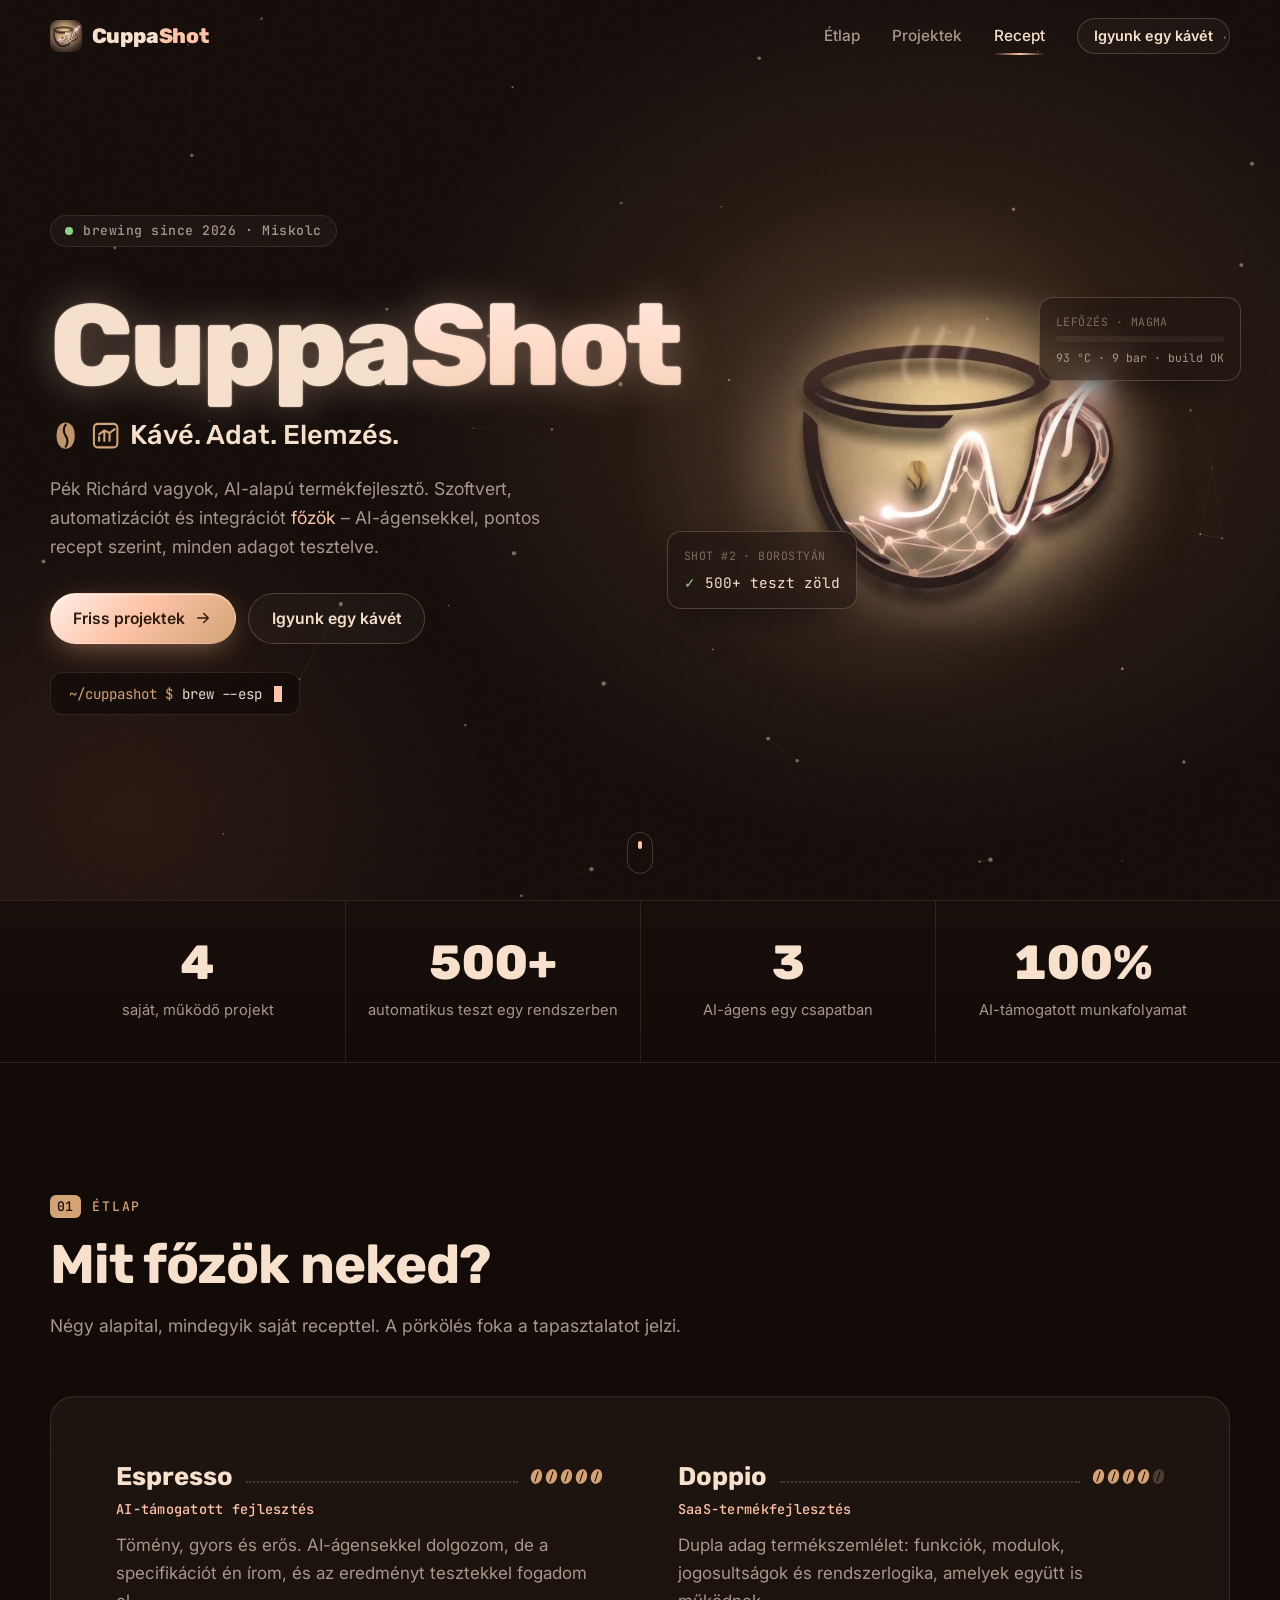
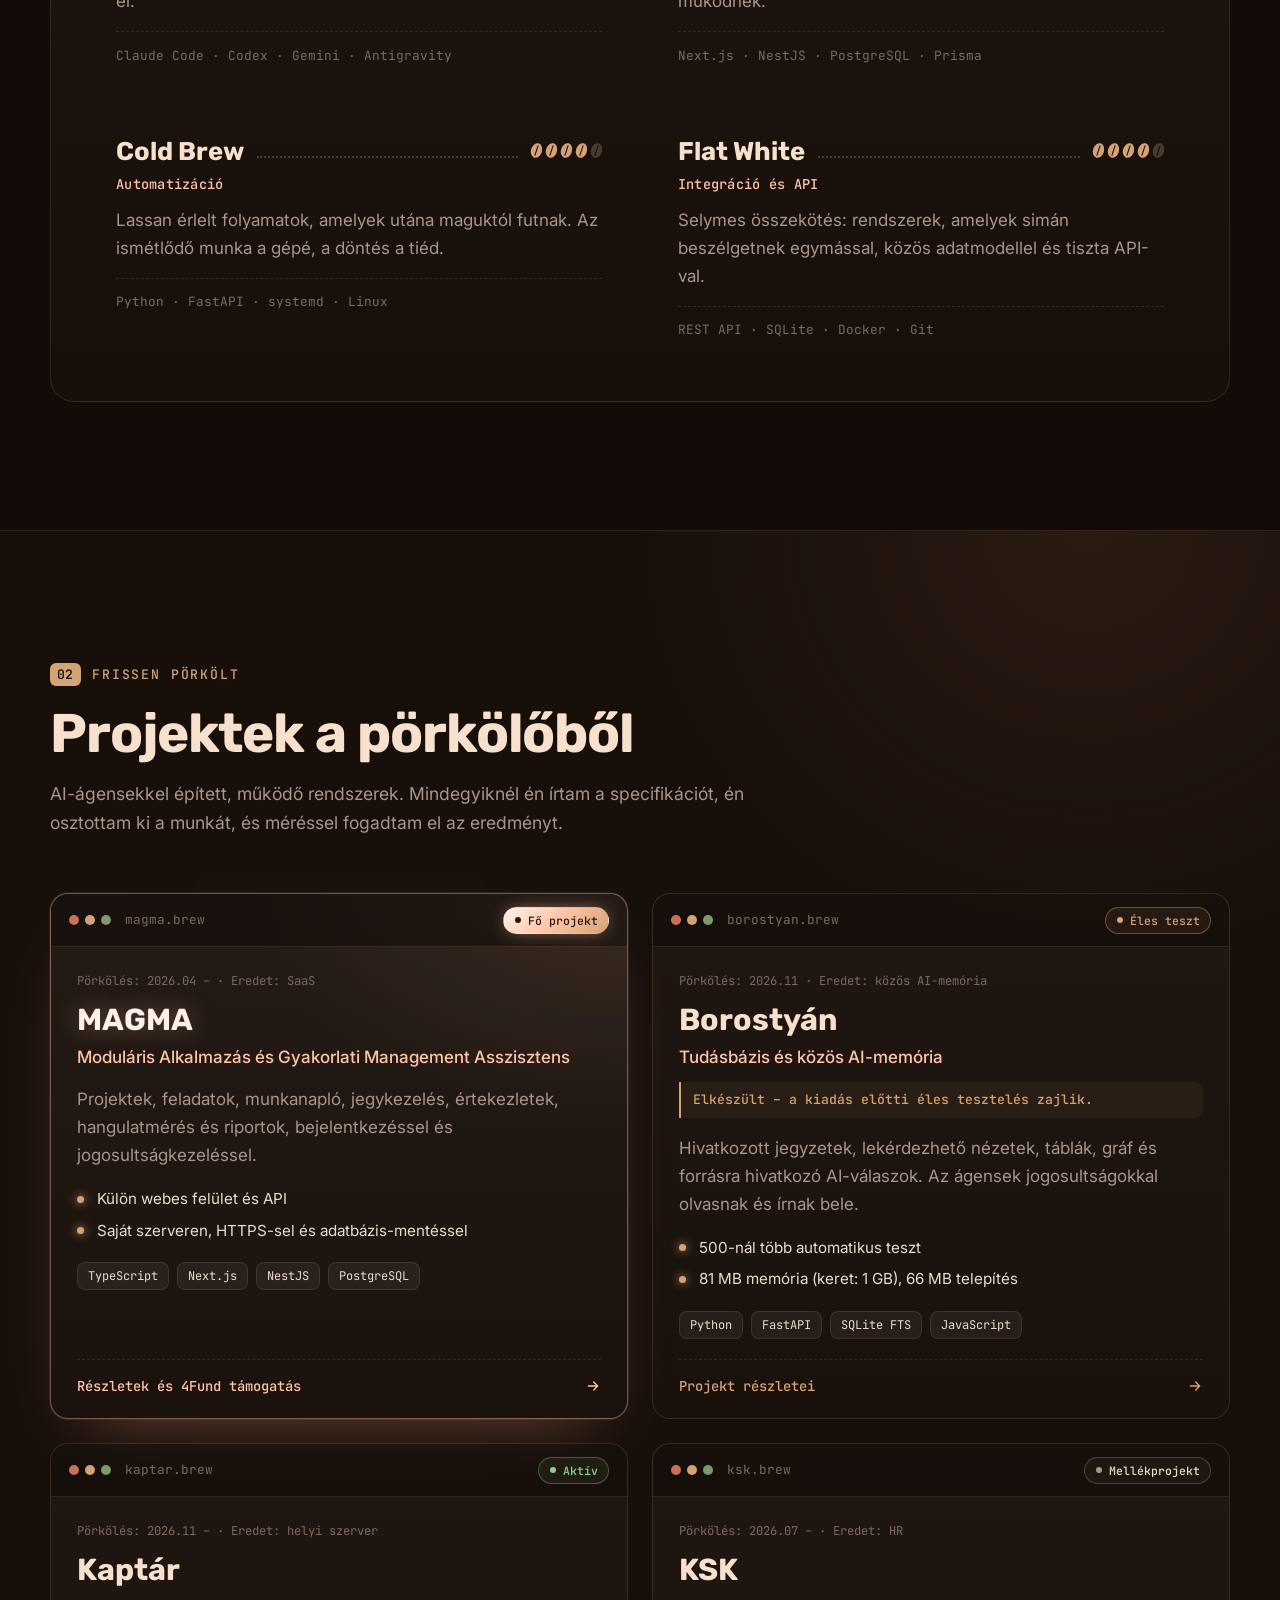
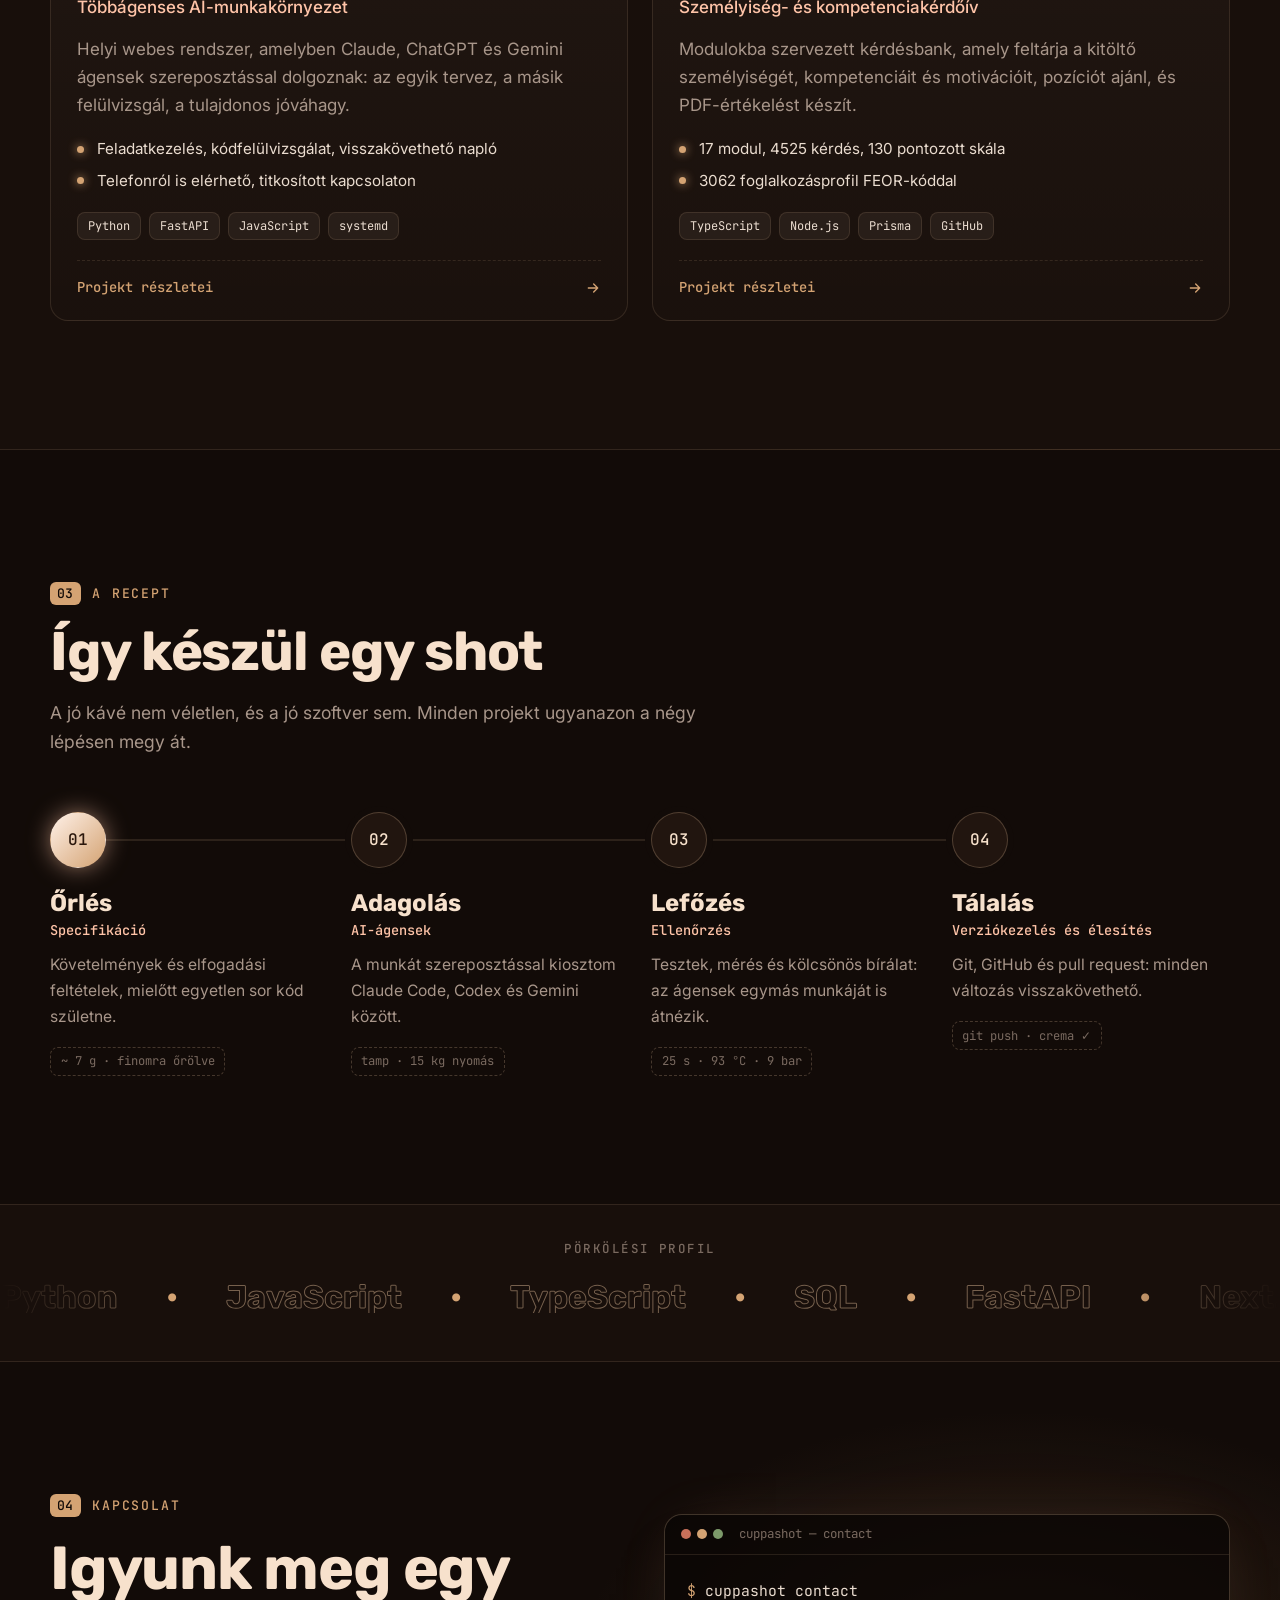
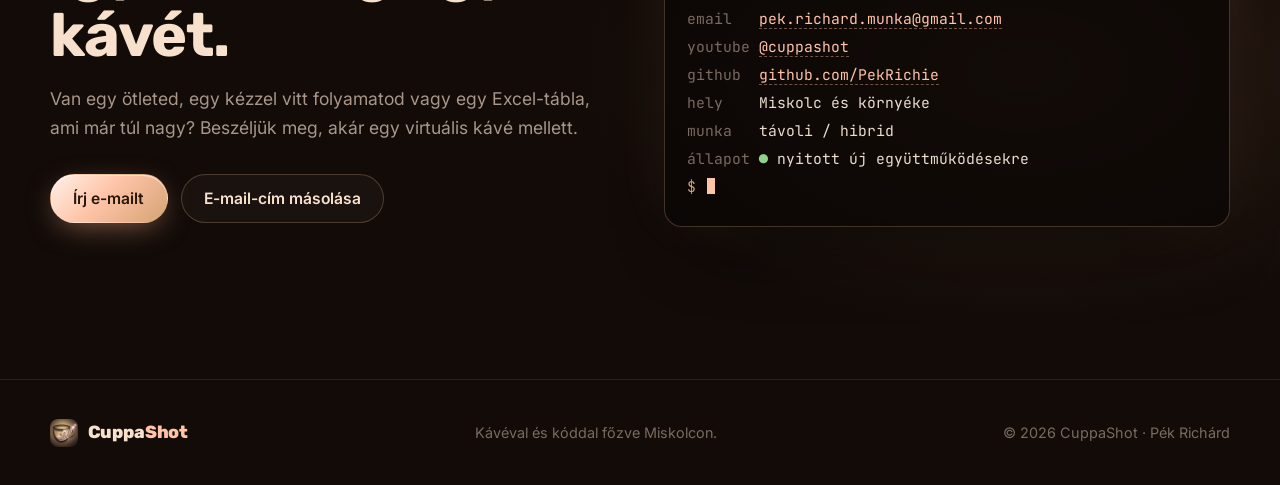
==== index.html @ 312110d8 "feat: initial public release of cuppashot.hu portfolio website" ====
<!DOCTYPE html>
<html lang="hu">
<head>
  <meta charset="utf-8">
  <meta name="viewport" content="width=device-width, initial-scale=1">
  <title>CuppaShot – AI &amp; SaaS fejlesztés | Pék Richárd</title>
  <meta name="description" content="CuppaShot – Pék Richárd portfóliója. AI-alapú szoftver- és SaaS-termékfejlesztés, üzleti automatizáció és API-integráció. Projektek: MAGMA, Borostyán, Kaptár, KSK.">
  <meta name="author" content="Pék Richárd">
  <meta name="robots" content="index, follow, max-image-preview:large, max-snippet:-1">
  <meta name="theme-color" content="#120b08">
  <link rel="canonical" href="https://cuppashot.hu/">

  <meta property="og:type" content="website">
  <meta property="og:site_name" content="CuppaShot">
  <meta property="og:title" content="CuppaShot – Kávé. Adat. Elemzés. | Pék Richárd">
  <meta property="og:description" content="AI-alapú szoftver- és SaaS-termékfejlesztés, automatizáció és API-integráció. Saját projektek: MAGMA, Borostyán, Kaptár, KSK.">
  <meta property="og:image" content="https://cuppashot.hu/assets/img/og-image.jpg">
  <meta property="og:image:width" content="1024">
  <meta property="og:image:height" content="571">
  <meta property="og:image:alt" content="CuppaShot – Kávé. Adat. Elemzés.">
  <meta property="og:url" content="https://cuppashot.hu/">
  <meta property="og:locale" content="hu_HU">

  <meta name="twitter:card" content="summary_large_image">
  <meta name="twitter:title" content="CuppaShot – Kávé. Adat. Elemzés. | Pék Richárd">
  <meta name="twitter:description" content="AI-alapú szoftver- és SaaS-termékfejlesztés, automatizáció és integráció – Pék Richárd portfóliója.">
  <meta name="twitter:image" content="https://cuppashot.hu/assets/img/og-image.jpg">
  <meta name="twitter:image:alt" content="CuppaShot – Kávé. Adat. Elemzés.">

  <link rel="icon" href="/favicon.ico" sizes="any">
  <link rel="icon" type="image/png" sizes="48x48" href="/assets/img/favicon-48.png">
  <link rel="icon" type="image/png" sizes="96x96" href="/assets/img/favicon-96.png">
  <link rel="icon" type="image/png" sizes="192x192" href="/assets/img/favicon-192.png">
  <link rel="icon" type="image/png" sizes="32x32" href="/assets/img/favicon-32.png">
  <link rel="apple-touch-icon" href="/assets/img/apple-touch-icon.png">
  <link rel="manifest" href="/site.webmanifest">

  <script type="application/ld+json">
  {
    "@context": "https://schema.org",
    "@graph": [
      {
        "@type": "WebSite",
        "@id": "https://cuppashot.hu/#website",
        "url": "https://cuppashot.hu/",
        "name": "CuppaShot",
        "alternateName": "CuppaShot.hu",
        "description": "A CuppaShot Pék Richárd miskolci AI-alapú szoftver- és SaaS-termékfejlesztői márkája és portfóliója (MAGMA, Borostyán, Kaptár, KSK).",
        "publisher": {
          "@id": "https://cuppashot.hu/#organization"
        },
        "inLanguage": "hu"
      },
      {
        "@type": "Organization",
        "@id": "https://cuppashot.hu/#organization",
        "name": "CuppaShot",
        "alternateName": "CuppaShot.hu",
        "url": "https://cuppashot.hu/",
        "logo": "https://cuppashot.hu/assets/img/og-image.jpg",
        "description": "A CuppaShot egy magyar, miskolci AI-alapú szoftver- és SaaS-termékfejlesztői márka, amelyet Pék Richárd alapított. Fő termékei a MAGMA, a Borostyán, a Kaptár és a KSK.",
        "founder": {
          "@id": "https://cuppashot.hu/#person"
        },
        "sameAs": [
          "https://www.youtube.com/@cuppashot",
          "https://github.com/PekRichie",
          "https://magma-platform.hu",
          "https://4fund.com/hu/psvxeg"
        ]
      },
      {
        "@type": "Person",
        "@id": "https://cuppashot.hu/#person",
        "name": "Pék Richárd",
        "jobTitle": "AI-alapú termékfejlesztő",
        "url": "https://cuppashot.hu/",
        "email": "mailto:pek.richard.munka@gmail.com",
        "worksFor": {
          "@id": "https://cuppashot.hu/#organization"
        },
        "sameAs": [
          "https://www.youtube.com/@cuppashot",
          "https://github.com/PekRichie",
          "https://4fund.com/hu/psvxeg"
        ],
        "address": {
          "@type": "PostalAddress",
          "addressLocality": "Miskolc",
          "addressCountry": "HU"
        },
        "knowsAbout": [
          "AI-alapú termékfejlesztés",
          "SaaS-fejlesztés",
          "Üzleti automatizáció",
          "API-integráció",
          "Python",
          "TypeScript",
          "FastAPI",
          "Next.js",
          "NestJS"
        ]
      },
      {
        "@type": "ItemList",
        "name": "CuppaShot projektek",
        "itemListElement": [
          {
            "@type": "ListItem",
            "position": 1,
            "name": "MAGMA – Moduláris Alkalmazás és Gyakorlati Management Asszisztens",
            "url": "https://cuppashot.hu/projektek/magma"
          },
          {
            "@type": "ListItem",
            "position": 2,
            "name": "Borostyán – Tudásbázis és közös AI-memória",
            "url": "https://cuppashot.hu/projektek/borostyan"
          },
          {
            "@type": "ListItem",
            "position": 3,
            "name": "Kaptár – Többágenses AI-munkakörnyezet",
            "url": "https://cuppashot.hu/projektek/kaptar"
          },
          {
            "@type": "ListItem",
            "position": 4,
            "name": "KSK – Komplex Személyiség- és Kompetenciakérdőív",
            "url": "https://cuppashot.hu/projektek/ksk"
          }
        ]
      }
    ]
  }
  </script>

  <link rel="preconnect" href="https://fonts.googleapis.com">
  <link rel="preconnect" href="https://fonts.gstatic.com" crossorigin>
  <link href="https://fonts.googleapis.com/css2?family=Inter:wght@400;500;600&family=JetBrains+Mono:wght@400;500&family=Rubik:wght@500;700;800&display=swap" rel="stylesheet">
  <link rel="stylesheet" href="assets/css/style.css">
</head>
<body>
  <a class="skip-link" href="#tartalom">Ugrás a tartalomra</a>

  <!-- ============ NAV ============ -->
  <header class="nav" id="nav">
    <div class="container nav__inner">
      <a href="#top" class="brand" aria-label="CuppaShot – vissza az elejére">
        <img src="assets/img/favicon-64.png" alt="" width="32" height="32" class="brand__icon">
        <span class="brand__name">Cuppa<span>Shot</span></span>
      </a>
      <nav class="nav__links" id="navLinks" aria-label="Fő navigáció">
        <a href="#etlap">Étlap</a>
        <a href="#projektek">Projektek</a>
        <a href="#recept">Recept</a>
        <a href="#kapcsolat" class="btn btn--small btn--ghost">Igyunk egy kávét</a>
      </nav>
      <button class="nav__toggle" id="navToggle" aria-label="Menü megnyitása" aria-expanded="false" aria-controls="navLinks">
        <span></span><span></span><span></span>
      </button>
    </div>
  </header>

  <main id="tartalom">
    <!-- ============ HERO ============ -->
    <section class="hero" id="top">
      <canvas class="hero__network" id="network" aria-hidden="true"></canvas>
      <div class="hero__glow" aria-hidden="true"></div>

      <div class="container hero__grid">
        <div class="hero__copy">
          <p class="kicker reveal"><span class="dot dot--live"></span> brewing since 2026 · Miskolc</p>
          <h1 class="hero__title reveal">Cuppa<span>Shot</span></h1>
          <p class="hero__tagline reveal">
            <svg class="ico" viewBox="0 0 24 24" aria-hidden="true"><path d="M12 2c4.4 0 7 4.5 7 10s-2.6 10-7 10-7-4.5-7-10S7.6 2 12 2Z" fill="currentColor" opacity=".9"/><path d="M12 3.5c-2 3-2 5.5 0 8.5s2 5.5 0 8.5" stroke="#120b08" stroke-width="1.6" fill="none" stroke-linecap="round"/></svg>
            <svg class="ico" viewBox="0 0 24 24" aria-hidden="true"><rect x="3" y="3" width="18" height="18" rx="3" fill="none" stroke="currentColor" stroke-width="1.6"/><path d="M7 16v-3M11 16V9M15 16v-5M19 7l-4 3-4-2-4 3" stroke="currentColor" stroke-width="1.6" fill="none" stroke-linecap="round" stroke-linejoin="round"/></svg>
            Kávé. Adat. Elemzés.
          </p>
          <p class="hero__lead reveal">
            Pék Richárd vagyok, AI-alapú termékfejlesztő. Szoftvert, automatizációt és
            integrációt <em>főzök</em> – AI-ágensekkel, pontos recept szerint, minden adagot
            tesztelve.
          </p>
          <div class="hero__cta reveal">
            <a href="#projektek" class="btn btn--primary">Friss projektek
              <svg viewBox="0 0 24 24" aria-hidden="true"><path d="M5 12h14M13 6l6 6-6 6" fill="none" stroke="currentColor" stroke-width="2" stroke-linecap="round" stroke-linejoin="round"/></svg>
            </a>
            <a href="#kapcsolat" class="btn btn--ghost">Igyunk egy kávét</a>
          </div>
          <div class="terminal-pill reveal" aria-label="Terminál animáció">
            <span class="terminal-pill__prompt">~/cuppashot $</span>
            <span class="terminal-pill__text" id="typed">brew --espresso spec.md</span><span class="caret"></span>
          </div>
        </div>

        <div class="hero__visual reveal">
          <svg class="steam" viewBox="0 0 200 160" aria-hidden="true">
            <path class="steam__path s1" d="M70 150 C 50 120, 95 100, 75 70 S 90 20, 80 0"/>
            <path class="steam__path s2" d="M100 150 C 80 115, 125 95, 103 62 S 118 22, 108 0"/>
            <path class="steam__path s3" d="M130 150 C 112 122, 152 100, 132 72 S 146 26, 138 0"/>
          </svg>
          <picture>
            <source srcset="assets/img/cup-hero.webp" type="image/webp">
            <img src="assets/img/cup-hero.png" alt="CuppaShot logó: kávéscsésze, benne izzó adathálózat" class="hero__cup" width="494" height="400" fetchpriority="high">
          </picture>

          <div class="float-card float-card--a">
            <span class="float-card__label">shot #2 · Borostyán</span>
            <span class="float-card__value"><span class="ok">✓</span> 500+ teszt zöld</span>
          </div>
          <div class="float-card float-card--b">
            <span class="float-card__label">lefőzés · MAGMA</span>
            <span class="bar"><span class="bar__fill"></span></span>
            <span class="float-card__meta">93 °C · 9 bar · build OK</span>
          </div>
        </div>
      </div>

      <a href="#stats" class="scroll-hint" aria-label="Görgess lejjebb">
        <span></span>
      </a>
    </section>

    <!-- ============ STATS ============ -->
    <section class="stats" id="stats" aria-label="Számokban">
      <div class="container stats__grid">
        <div class="stat reveal">
          <span class="stat__num" data-count="4">0</span>
          <span class="stat__label">saját, működő projekt</span>
        </div>
        <div class="stat reveal">
          <span class="stat__num" data-count="500" data-suffix="+">0</span>
          <span class="stat__label">automatikus teszt egy rendszerben</span>
        </div>
        <div class="stat reveal">
          <span class="stat__num" data-count="3">0</span>
          <span class="stat__label">AI-ágens egy csapatban</span>
        </div>
        <div class="stat reveal">
          <span class="stat__num" data-count="100" data-suffix="%">0</span>
          <span class="stat__label">AI-támogatott munkafolyamat</span>
        </div>
      </div>
    </section>

    <!-- ============ ÉTLAP ============ -->
    <section class="section" id="etlap">
      <div class="container">
        <header class="section__head reveal">
          <p class="section__label"><span>01</span> Étlap</p>
          <h2>Mit főzök neked?</h2>
          <p class="section__sub">Négy alapital, mindegyik saját recepttel. A pörkölés foka a tapasztalatot jelzi.</p>
        </header>

        <div class="menu">
          <article class="menu__item reveal">
            <div class="menu__top">
              <h3>Espresso</h3>
              <span class="menu__leader" aria-hidden="true"></span>
              <span class="beans" aria-label="Erősség: 5 / 5"><i></i><i></i><i></i><i></i><i></i></span>
            </div>
            <p class="menu__what">AI-támogatott fejlesztés</p>
            <p class="menu__desc">Tömény, gyors és erős. AI-ágensekkel dolgozom, de a specifikációt én írom, és az eredményt tesztekkel fogadom el.</p>
            <p class="menu__stack">Claude Code · Codex · Gemini · Antigravity</p>
          </article>

          <article class="menu__item reveal">
            <div class="menu__top">
              <h3>Doppio</h3>
              <span class="menu__leader" aria-hidden="true"></span>
              <span class="beans" aria-label="Erősség: 4 / 5"><i></i><i></i><i></i><i></i><i class="off"></i></span>
            </div>
            <p class="menu__what">SaaS-termékfejlesztés</p>
            <p class="menu__desc">Dupla adag termékszemlélet: funkciók, modulok, jogosultságok és rendszerlogika, amelyek együtt is működnek.</p>
            <p class="menu__stack">Next.js · NestJS · PostgreSQL · Prisma</p>
          </article>

          <article class="menu__item reveal">
            <div class="menu__top">
              <h3>Cold Brew</h3>
              <span class="menu__leader" aria-hidden="true"></span>
              <span class="beans" aria-label="Erősség: 4 / 5"><i></i><i></i><i></i><i></i><i class="off"></i></span>
            </div>
            <p class="menu__what">Automatizáció</p>
            <p class="menu__desc">Lassan érlelt folyamatok, amelyek utána maguktól futnak. Az ismétlődő munka a gépé, a döntés a tiéd.</p>
            <p class="menu__stack">Python · FastAPI · systemd · Linux</p>
          </article>

          <article class="menu__item reveal">
            <div class="menu__top">
              <h3>Flat White</h3>
              <span class="menu__leader" aria-hidden="true"></span>
              <span class="beans" aria-label="Erősség: 4 / 5"><i></i><i></i><i></i><i></i><i class="off"></i></span>
            </div>
            <p class="menu__what">Integráció és API</p>
            <p class="menu__desc">Selymes összekötés: rendszerek, amelyek simán beszélgetnek egymással, közös adatmodellel és tiszta API-val.</p>
            <p class="menu__stack">REST API · SQLite · Docker · Git</p>
          </article>
        </div>
      </div>
    </section>

    <!-- ============ PROJEKTEK ============ -->
    <section class="section section--alt" id="projektek">
      <div class="container">
        <header class="section__head reveal">
          <p class="section__label"><span>02</span> Frissen pörkölt</p>
          <h2>Projektek a pörkölőből</h2>
          <p class="section__sub">AI-ágensekkel épített, működő rendszerek. Mindegyiknél én írtam a specifikációt, én osztottam ki a munkát, és méréssel fogadtam el az eredményt.</p>
        </header>

        <div class="projects">
          <a class="project project--featured project--link reveal" href="/projektek/magma">
            <div class="project__bar">
              <span class="dots" aria-hidden="true"><i></i><i></i><i></i></span>
              <span class="project__file">magma.brew</span>
              <span class="chip chip--main"><span class="dot dot--live"></span> Fő projekt</span>
            </div>
            <div class="project__body">
              <p class="project__origin">Pörkölés: 2026.04 – · Eredet: SaaS</p>
              <h3>MAGMA</h3>
              <p class="project__sub">Moduláris Alkalmazás és Gyakorlati Management Asszisztens</p>
              <p>Projektek, feladatok, munkanapló, jegykezelés, értekezletek, hangulatmérés és riportok, bejelentkezéssel és jogosultságkezeléssel.</p>
              <ul class="project__notes">
                <li>Külön webes felület és API</li>
                <li>Saját szerveren, HTTPS-sel és adatbázis-mentéssel</li>
              </ul>
              <p class="tags"><span>TypeScript</span><span>Next.js</span><span>NestJS</span><span>PostgreSQL</span></p>
              <span class="project__more"><span>Részletek és 4Fund támogatás</span><svg viewBox="0 0 24 24" aria-hidden="true"><path d="M5 12h14M13 6l6 6-6 6" fill="none" stroke="currentColor" stroke-width="2" stroke-linecap="round" stroke-linejoin="round"/></svg></span>
            </div>
          </a>

          <a class="project project--link reveal" href="/projektek/borostyan">
            <div class="project__bar">
              <span class="dots" aria-hidden="true"><i></i><i></i><i></i></span>
              <span class="project__file">borostyan.brew</span>
              <span class="chip chip--tasting"><span class="dot dot--tasting"></span> Éles teszt</span>
            </div>
            <div class="project__body">
              <p class="project__origin">Pörkölés: 2026.11 · Eredet: közös AI-memória</p>
              <h3>Borostyán</h3>
              <p class="project__sub">Tudásbázis és közös AI-memória</p>
              <p class="project__status">Elkészült – a kiadás előtti éles tesztelés zajlik.</p>
              <p>Hivatkozott jegyzetek, lekérdezhető nézetek, táblák, gráf és forrásra hivatkozó AI-válaszok. Az ágensek jogosultságokkal olvasnak és írnak bele.</p>
              <ul class="project__notes">
                <li>500-nál több automatikus teszt</li>
                <li>81 MB memória (keret: 1 GB), 66 MB telepítés</li>
              </ul>
              <p class="tags"><span>Python</span><span>FastAPI</span><span>SQLite FTS</span><span>JavaScript</span></p>
              <span class="project__more"><span>Projekt részletei</span><svg viewBox="0 0 24 24" aria-hidden="true"><path d="M5 12h14M13 6l6 6-6 6" fill="none" stroke="currentColor" stroke-width="2" stroke-linecap="round" stroke-linejoin="round"/></svg></span>
            </div>
          </a>

          <a class="project project--link reveal" href="/projektek/kaptar">
            <div class="project__bar">
              <span class="dots" aria-hidden="true"><i></i><i></i><i></i></span>
              <span class="project__file">kaptar.brew</span>
              <span class="chip chip--live"><span class="dot dot--live"></span> Aktív</span>
            </div>
            <div class="project__body">
              <p class="project__origin">Pörkölés: 2026.11 – · Eredet: helyi szerver</p>
              <h3>Kaptár</h3>
              <p class="project__sub">Többágenses AI-munkakörnyezet</p>
              <p>Helyi webes rendszer, amelyben Claude, ChatGPT és Gemini ágensek szereposztással dolgoznak: az egyik tervez, a másik felülvizsgál, a tulajdonos jóváhagy.</p>
              <ul class="project__notes">
                <li>Feladatkezelés, kódfelülvizsgálat, visszakövethető napló</li>
                <li>Telefonról is elérhető, titkosított kapcsolaton</li>
              </ul>
              <p class="tags"><span>Python</span><span>FastAPI</span><span>JavaScript</span><span>systemd</span></p>
              <span class="project__more"><span>Projekt részletei</span><svg viewBox="0 0 24 24" aria-hidden="true"><path d="M5 12h14M13 6l6 6-6 6" fill="none" stroke="currentColor" stroke-width="2" stroke-linecap="round" stroke-linejoin="round"/></svg></span>
            </div>
          </a>

          <a class="project project--link reveal" href="/projektek/ksk">
            <div class="project__bar">
              <span class="dots" aria-hidden="true"><i></i><i></i><i></i></span>
              <span class="project__file">ksk.brew</span>
              <span class="chip chip--side"><span class="dot dot--side"></span> Mellékprojekt</span>
            </div>
            <div class="project__body">
              <p class="project__origin">Pörkölés: 2026.07 – · Eredet: HR</p>
              <h3>KSK</h3>
              <p class="project__sub">Személyiség- és kompetenciakérdőív</p>
              <p>Modulokba szervezett kérdésbank, amely feltárja a kitöltő személyiségét, kompetenciáit és motivációit, pozíciót ajánl, és PDF-értékelést készít.</p>
              <ul class="project__notes">
                <li>17 modul, 4525 kérdés, 130 pontozott skála</li>
                <li>3062 foglalkozásprofil FEOR-kóddal</li>
              </ul>
              <p class="tags"><span>TypeScript</span><span>Node.js</span><span>Prisma</span><span>GitHub</span></p>
              <span class="project__more"><span>Projekt részletei</span><svg viewBox="0 0 24 24" aria-hidden="true"><path d="M5 12h14M13 6l6 6-6 6" fill="none" stroke="currentColor" stroke-width="2" stroke-linecap="round" stroke-linejoin="round"/></svg></span>
            </div>
          </a>
        </div>
      </div>
    </section>

    <!-- ============ RECEPT ============ -->
    <section class="section" id="recept">
      <div class="container">
        <header class="section__head reveal">
          <p class="section__label"><span>03</span> A recept</p>
          <h2>Így készül egy shot</h2>
          <p class="section__sub">A jó kávé nem véletlen, és a jó szoftver sem. Minden projekt ugyanazon a négy lépésen megy át.</p>
        </header>

        <ol class="recipe" id="recipe">
          <li class="recipe__step reveal">
            <span class="recipe__num">01</span>
            <h3>Őrlés</h3>
            <p class="recipe__what">Specifikáció</p>
            <p>Követelmények és elfogadási feltételek, mielőtt egyetlen sor kód születne.</p>
            <code>~ 7 g · finomra őrölve</code>
          </li>
          <li class="recipe__step reveal">
            <span class="recipe__num">02</span>
            <h3>Adagolás</h3>
            <p class="recipe__what">AI-ágensek</p>
            <p>A munkát szereposztással kiosztom Claude Code, Codex és Gemini között.</p>
            <code>tamp · 15 kg nyomás</code>
          </li>
          <li class="recipe__step reveal">
            <span class="recipe__num">03</span>
            <h3>Lefőzés</h3>
            <p class="recipe__what">Ellenőrzés</p>
            <p>Tesztek, mérés és kölcsönös bírálat: az ágensek egymás munkáját is átnézik.</p>
            <code>25 s · 93 °C · 9 bar</code>
          </li>
          <li class="recipe__step reveal">
            <span class="recipe__num">04</span>
            <h3>Tálalás</h3>
            <p class="recipe__what">Verziókezelés és élesítés</p>
            <p>Git, GitHub és pull request: minden változás visszakövethető.</p>
            <code>git push · crema ✓</code>
          </li>
        </ol>
      </div>
    </section>

    <!-- ============ STACK ============ -->
    <section class="roast" aria-label="Technológiák">
      <p class="roast__label">Pörkölési profil</p>
      <div class="marquee">
        <div class="marquee__track">
          <span>Python</span><span>JavaScript</span><span>TypeScript</span><span>SQL</span><span>FastAPI</span><span>Next.js</span><span>NestJS</span><span>Prisma</span><span>SQLite</span><span>PostgreSQL</span><span>Docker</span><span>Linux</span><span>systemd</span><span>Git</span><span>REST API</span>
          <span aria-hidden="true">Python</span><span aria-hidden="true">JavaScript</span><span aria-hidden="true">TypeScript</span><span aria-hidden="true">SQL</span><span aria-hidden="true">FastAPI</span><span aria-hidden="true">Next.js</span><span aria-hidden="true">NestJS</span><span aria-hidden="true">Prisma</span><span aria-hidden="true">SQLite</span><span aria-hidden="true">PostgreSQL</span><span aria-hidden="true">Docker</span><span aria-hidden="true">Linux</span><span aria-hidden="true">systemd</span><span aria-hidden="true">Git</span><span aria-hidden="true">REST API</span>
        </div>
      </div>
    </section>

    <!-- ============ KAPCSOLAT ============ -->
    <section class="section contact" id="kapcsolat">
      <div class="container contact__grid">
        <div class="contact__copy reveal">
          <p class="section__label"><span>04</span> Kapcsolat</p>
          <h2>Igyunk meg egy kávét.</h2>
          <p class="section__sub">Van egy ötleted, egy kézzel vitt folyamatod vagy egy Excel-tábla, ami már túl nagy? Beszéljük meg, akár egy virtuális kávé mellett.</p>
          <div class="hero__cta">
            <a href="mailto:pek.richard.munka@gmail.com" class="btn btn--primary">Írj e-mailt</a>
            <button type="button" class="btn btn--ghost" id="copyEmail" data-email="pek.richard.munka@gmail.com">E-mail-cím másolása</button>
          </div>
        </div>

        <div class="terminal reveal" role="group" aria-label="Kapcsolati adatok">
          <div class="terminal__bar">
            <span class="dots" aria-hidden="true"><i></i><i></i><i></i></span>
            <span>cuppashot — contact</span>
          </div>
          <pre class="terminal__body"><span class="t-prompt">$</span> cuppashot contact
<span class="t-key">email  </span> <a href="mailto:pek.richard.munka@gmail.com">pek.richard.munka@gmail.com</a>
<span class="t-key">youtube</span> <a href="https://www.youtube.com/@cuppashot" target="_blank" rel="noopener noreferrer">@cuppashot</a>
<span class="t-key">github </span> <a href="https://github.com/PekRichie" target="_blank" rel="noopener noreferrer">github.com/PekRichie</a>
<span class="t-key">hely   </span> Miskolc és környéke
<span class="t-key">munka  </span> távoli / hibrid
<span class="t-key">állapot</span> <span class="t-ok">●</span> nyitott új együttműködésekre
<span class="t-prompt">$</span> <span class="caret"></span></pre>
        </div>
      </div>
    </section>
  </main>

  <footer class="footer">
    <div class="container footer__inner">
      <a href="#top" class="brand">
        <img src="assets/img/favicon-64.png" alt="" width="28" height="28" class="brand__icon">
        <span class="brand__name">Cuppa<span>Shot</span></span>
      </a>
      <p>Kávéval és kóddal főzve Miskolcon.</p>
      <p class="footer__copy">© <span id="year">2026</span> CuppaShot · Pék Richárd</p>
    </div>
  </footer>

  <div class="toast" id="toast" role="status" aria-live="polite"></div>

  <script src="assets/js/main.js" defer></script>
</body>
</html>
---- assets/css/style.css ----
/* =========================================================
   CuppaShot – Kávé. Adat. Elemzés.
   Design tokens
   ========================================================= */
:root {
  --bg: #120b08;
  --bg-2: #180f0b;
  --bg-3: #21150f;
  --surface: rgba(255, 228, 200, 0.035);
  --surface-2: rgba(255, 228, 200, 0.06);
  --line: rgba(232, 195, 158, 0.12);
  --line-strong: rgba(232, 195, 158, 0.24);

  --crema: #f7e1cc;
  --text: #eadccf;
  --muted: #a8968a;
  --dim: #7a6a60;

  --gold: #d4a373;
  --gold-deep: #b27a45;
  --spark: #ffc4a8;
  --spark-hot: #fff1e8;
  --ok: #8fd18b;

  --font-head: "Rubik", "Segoe UI", system-ui, sans-serif;
  --font-body: "Inter", "Segoe UI", system-ui, sans-serif;
  --font-mono: "JetBrains Mono", ui-monospace, "SFMono-Regular", Menlo, monospace;

  --radius: 18px;
  --radius-sm: 10px;
  --container: 1180px;
  --ease: cubic-bezier(.2, .7, .2, 1);
}

/* ---------- Reset ---------- */
*, *::before, *::after { box-sizing: border-box; }
html { scroll-behavior: smooth; scroll-padding-top: 80px; overflow-x: hidden; overflow-x: clip; }
body {
  margin: 0;
  font-family: var(--font-body);
  font-size: 1.0625rem;
  line-height: 1.65;
  color: var(--text);
  background: var(--bg);
  -webkit-font-smoothing: antialiased;
  overflow-x: hidden;
  overflow-x: clip;
}
/* finom papír/zaj textúra, mint a logó hátterén */
body::before {
  content: "";
  position: fixed; inset: 0;
  pointer-events: none;
  z-index: 100;
  opacity: .05;
  background-image: url("data:image/svg+xml,%3Csvg xmlns='http://www.w3.org/2000/svg' width='160' height='160'%3E%3Cfilter id='n'%3E%3CfeTurbulence type='fractalNoise' baseFrequency='.9' numOctaves='2' stitchTiles='stitch'/%3E%3C/filter%3E%3Crect width='100%25' height='100%25' filter='url(%23n)'/%3E%3C/svg%3E");
}
img { max-width: 100%; display: block; }
a { color: inherit; }
h1, h2, h3 { font-family: var(--font-head); color: var(--crema); line-height: 1.1; margin: 0; }
p { margin: 0 0 1em; }
::selection { background: var(--gold); color: var(--bg); }

.container { width: min(var(--container), 100% - 2.5rem); margin-inline: auto; }

.skip-link {
  position: absolute; left: 1rem; top: -3rem;
  background: var(--gold); color: var(--bg);
  padding: .5rem 1rem; border-radius: 8px; z-index: 200;
}
.skip-link:focus { top: 1rem; }

:focus-visible { outline: 2px solid var(--spark); outline-offset: 3px; border-radius: 6px; }

/* ---------- Buttons ---------- */
.btn {
  display: inline-flex; align-items: center; gap: .55rem;
  font: 600 .98rem/1 var(--font-body);
  padding: .95rem 1.4rem;
  border-radius: 999px;
  border: 1px solid transparent;
  text-decoration: none;
  cursor: pointer;
  transition: transform .25s var(--ease), box-shadow .25s var(--ease), background .25s, border-color .25s, color .25s;
}
.btn svg { width: 18px; height: 18px; transition: transform .25s var(--ease); }
.btn:hover svg { transform: translateX(3px); }
.btn--primary {
  color: #2a170c;
  background: linear-gradient(135deg, var(--spark-hot), var(--spark) 45%, var(--gold));
  box-shadow: 0 8px 30px -8px rgba(255, 180, 140, .55), inset 0 1px 0 rgba(255,255,255,.6);
}
.btn--primary:hover { transform: translateY(-2px); box-shadow: 0 14px 40px -10px rgba(255, 180, 140, .75), inset 0 1px 0 rgba(255,255,255,.6); }
.btn--ghost {
  color: var(--crema);
  background: var(--surface);
  border-color: var(--line-strong);
}
.btn--ghost:hover { border-color: var(--gold); background: var(--surface-2); transform: translateY(-2px); }
.btn--small { padding: .6rem 1rem; font-size: .9rem; }

/* ---------- Common bits ---------- */
.dot { display: inline-block; width: 8px; height: 8px; border-radius: 50%; background: var(--gold); }
.dot--live { background: var(--ok); box-shadow: 0 0 0 0 rgba(143, 209, 139, .6); animation: pulse 2.2s infinite; }
@keyframes pulse {
  0% { box-shadow: 0 0 0 0 rgba(143, 209, 139, .55); }
  70% { box-shadow: 0 0 0 9px rgba(143, 209, 139, 0); }
  100% { box-shadow: 0 0 0 0 rgba(143, 209, 139, 0); }
}
.kicker {
  display: inline-flex; align-items: center; gap: .6rem;
  font: 500 .82rem/1 var(--font-mono);
  letter-spacing: .04em;
  color: var(--muted);
  padding: .55rem .9rem;
  border: 1px solid var(--line);
  border-radius: 999px;
  background: var(--surface);
}
.caret {
  display: inline-block; width: .55em; height: 1.1em;
  margin-left: 2px; vertical-align: -0.18em;
  background: var(--spark);
  animation: blink 1s steps(1) infinite;
}
@keyframes blink { 50% { opacity: 0; } }

.dots { display: inline-flex; gap: 6px; }
.dots i { width: 10px; height: 10px; border-radius: 50%; background: var(--line-strong); }
.dots i:nth-child(1) { background: #c9705a; }
.dots i:nth-child(2) { background: var(--gold); }
.dots i:nth-child(3) { background: #7d9a6a; }

/* ---------- NAV ---------- */
.nav {
  position: fixed; inset: 0 0 auto 0; z-index: 50;
  transition: background .3s, border-color .3s, backdrop-filter .3s;
  border-bottom: 1px solid transparent;
}
.nav.is-scrolled {
  background: rgba(18, 11, 8, .72);
  backdrop-filter: blur(14px) saturate(140%);
  -webkit-backdrop-filter: blur(14px) saturate(140%);
  border-bottom-color: var(--line);
}
.nav__inner { display: flex; align-items: center; justify-content: space-between; height: 72px; }
.brand { display: inline-flex; align-items: center; gap: .6rem; text-decoration: none; }
.brand__icon { border-radius: 8px; }
.brand__name { font: 800 1.3rem/1 var(--font-head); color: var(--crema); letter-spacing: -.01em; }
.brand__name span { color: var(--spark); }
.nav__links { display: flex; align-items: center; gap: 2rem; }
.nav__links a:not(.btn) {
  text-decoration: none; color: var(--muted); font-weight: 500; font-size: .96rem;
  position: relative; transition: color .2s;
}
.nav__links a:not(.btn)::after {
  content: ""; position: absolute; left: 0; right: 0; bottom: -6px; height: 2px;
  background: linear-gradient(90deg, transparent, var(--spark), transparent);
  transform: scaleX(0); transition: transform .3s var(--ease);
}
.nav__links a:not(.btn):hover, .nav__links a.is-active { color: var(--crema); }
.nav__links a:not(.btn):hover::after, .nav__links a.is-active::after { transform: scaleX(1); }
.nav__toggle { display: none; }

/* ---------- HERO ---------- */
.hero {
  position: relative;
  min-height: 100vh; min-height: 100svh;
  display: flex; align-items: center;
  padding: 110px 0 80px;
  overflow: hidden;
  background:
    radial-gradient(60% 70% at 72% 45%, rgba(120, 82, 52, .38), transparent 70%),
    radial-gradient(40% 50% at 10% 90%, rgba(80, 45, 30, .35), transparent 70%),
    var(--bg);
}
.hero__network { position: absolute; inset: 0; width: 100%; height: 100%; opacity: .55; }
.hero__glow {
  position: absolute; width: 620px; height: 620px; right: 6%; top: 50%;
  transform: translateY(-50%);
  background: radial-gradient(circle, rgba(255, 196, 168, .16), transparent 62%);
  filter: blur(10px);
  pointer-events: none;
}
.hero__grid {
  position: relative; z-index: 2;
  display: grid; grid-template-columns: minmax(0, 1.05fr) minmax(0, 1fr); gap: 3rem; align-items: center;
}
.hero__copy { min-width: 0; }
.hero__title {
  font-size: clamp(3.6rem, 9vw, 7.2rem);
  font-weight: 800;
  letter-spacing: -.03em;
  margin: 1.4rem 0 .6rem;
  color: var(--crema);
  text-shadow: 0 0 40px rgba(255, 210, 180, .35), 0 0 2px rgba(255, 240, 230, .6);
}
.hero__title span {
  background: linear-gradient(180deg, var(--spark-hot), var(--spark) 60%, var(--gold));
  -webkit-background-clip: text; background-clip: text;
  color: transparent;
}
.hero__tagline {
  display: flex; align-items: center; gap: .55rem;
  font: 500 clamp(1.25rem, 2.4vw, 1.7rem)/1.2 var(--font-head);
  color: var(--crema);
  margin-bottom: 1.4rem;
}
.ico { width: 1.15em; height: 1.15em; color: var(--gold); flex: none; }
.hero__lead { max-width: 34rem; color: var(--muted); font-size: 1.1rem; }
.hero__lead em { color: var(--spark); font-style: normal; }
.hero__cta { display: flex; flex-wrap: wrap; gap: .8rem; margin: 2rem 0 1.8rem; }

.terminal-pill {
  display: inline-flex; align-items: center; gap: .6rem;
  font: 400 .88rem/1 var(--font-mono);
  padding: .8rem 1.1rem;
  border-radius: 12px;
  background: rgba(10, 6, 4, .6);
  border: 1px solid var(--line);
  color: var(--text);
  max-width: 100%;
  white-space: nowrap; overflow: hidden;
}
.terminal-pill__prompt { color: var(--gold); }

.hero__visual { position: relative; display: grid; place-items: center; }
.hero__cup {
  width: min(100%, 560px); height: auto;
  animation: float 7s ease-in-out infinite;
}
@keyframes float { 50% { transform: translateY(-12px); } }

.steam {
  position: absolute; width: 34%; left: 30%; top: -6%;
  z-index: 3; overflow: visible; pointer-events: none;
}
.steam__path {
  fill: none; stroke: rgba(255, 228, 210, .35); stroke-width: 5; stroke-linecap: round;
  stroke-dasharray: 60 200; filter: blur(2.5px);
  animation: steam 4.5s linear infinite;
}
.steam .s2 { animation-delay: -1.5s; stroke-width: 6; }
.steam .s3 { animation-delay: -3s; }
@keyframes steam {
  0% { stroke-dashoffset: 260; opacity: 0; }
  20% { opacity: 1; }
  80% { opacity: .6; }
  100% { stroke-dashoffset: 0; opacity: 0; }
}

.float-card {
  position: absolute; z-index: 4;
  display: grid; gap: .35rem;
  padding: .85rem 1rem;
  min-width: 190px;
  border-radius: 14px;
  background: rgba(30, 19, 13, .62);
  border: 1px solid var(--line-strong);
  backdrop-filter: blur(10px); -webkit-backdrop-filter: blur(10px);
  box-shadow: 0 20px 40px -20px rgba(0,0,0,.7);
  font-family: var(--font-mono);
  animation: float 8s ease-in-out infinite;
}
.float-card--a { left: -2%; bottom: 14%; animation-delay: -2s; }
.float-card--b { right: -2%; top: 8%; animation-delay: -5s; }
.float-card__label { font-size: .72rem; color: var(--dim); letter-spacing: .04em; text-transform: uppercase; }
.float-card__value { font-size: .9rem; color: var(--crema); }
.float-card__meta { font-size: .72rem; color: var(--muted); }
.ok { color: var(--ok); }
.bar { height: 6px; border-radius: 6px; background: var(--surface-2); overflow: hidden; }
.bar__fill {
  display: block; height: 100%; width: 0;
  background: linear-gradient(90deg, var(--gold-deep), var(--spark));
  animation: brew 6s var(--ease) infinite;
}
@keyframes brew { 0% { width: 4%; } 70% { width: 92%; } 100% { width: 92%; } }

.scroll-hint {
  position: absolute; left: 50%; bottom: 26px; transform: translateX(-50%);
  width: 26px; height: 42px; border-radius: 14px; border: 1.5px solid var(--line-strong);
  z-index: 3;
}
.scroll-hint span {
  position: absolute; left: 50%; top: 8px; width: 4px; height: 8px; margin-left: -2px;
  border-radius: 2px; background: var(--spark);
  animation: scrollhint 2s infinite;
}
@keyframes scrollhint { 0% { opacity: 0; transform: translateY(0); } 30% { opacity: 1; } 100% { opacity: 0; transform: translateY(14px); } }

/* ---------- STATS ---------- */
.stats {
  border-block: 1px solid var(--line);
  background: linear-gradient(180deg, var(--bg-2), var(--bg));
}
.stats__grid { display: grid; grid-template-columns: repeat(4, 1fr); }
.stat { padding: 2.4rem 1.2rem; text-align: center; border-left: 1px solid var(--line); }
.stat:first-child { border-left: 0; }
.stat__num {
  display: block;
  font: 800 clamp(2.2rem, 4vw, 3rem)/1 var(--font-head);
  color: var(--crema);
  margin-bottom: .5rem;
  font-variant-numeric: tabular-nums;
}
.stat__label { font-size: .92rem; color: var(--muted); }

/* ---------- SECTIONS ---------- */
.section { padding: clamp(5rem, 10vw, 8rem) 0; position: relative; }
.section--alt {
  background:
    radial-gradient(50% 40% at 85% 0%, rgba(120, 82, 52, .18), transparent 70%),
    var(--bg-2);
  border-block: 1px solid var(--line);
}
.section__head { max-width: 44rem; margin-bottom: 3.5rem; }
.section__label {
  display: inline-flex; align-items: center; gap: .7rem;
  font: 500 .82rem/1 var(--font-mono);
  text-transform: uppercase; letter-spacing: .14em;
  color: var(--gold);
  margin-bottom: 1.1rem;
}
.section__label span {
  color: var(--bg); background: var(--gold);
  padding: .3rem .45rem; border-radius: 6px; letter-spacing: .02em;
}
.section h2 { font-size: clamp(2.2rem, 4.6vw, 3.4rem); font-weight: 700; letter-spacing: -.02em; margin-bottom: 1rem; }
.section__sub { color: var(--muted); font-size: 1.1rem; }

/* ---------- MENU (Étlap) ---------- */
.menu {
  display: grid; grid-template-columns: repeat(2, 1fr); gap: 1.4rem;
  padding: clamp(1.4rem, 3vw, 2.4rem);
  border-radius: calc(var(--radius) + 6px);
  border: 1px solid var(--line);
  background:
    linear-gradient(180deg, rgba(255,228,200,.025), transparent),
    var(--bg-2);
  box-shadow: inset 0 1px 0 rgba(255,255,255,.03);
}
.menu__item {
  padding: 1.6rem 1.6rem 1.4rem;
  border-radius: var(--radius);
  border: 1px solid transparent;
  transition: border-color .3s, background .3s, transform .3s var(--ease);
}
.menu__item:hover { border-color: var(--line-strong); background: var(--surface); transform: translateY(-3px); }
.menu__top { display: flex; align-items: center; gap: .8rem; }
.menu__top h3 { font-size: 1.6rem; font-weight: 700; }
.menu__leader { flex: 1; border-bottom: 2px dotted var(--line-strong); transform: translateY(6px); }
.beans { display: inline-flex; gap: 4px; }
.beans i {
  width: 11px; height: 15px; border-radius: 50%;
  background: var(--gold);
  position: relative; transform: rotate(18deg);
}
.beans i::after {
  content: ""; position: absolute; left: 50%; top: 2px; bottom: 2px; width: 1.5px; margin-left: -.75px;
  background: var(--bg); border-radius: 2px;
}
.beans i.off { background: var(--line-strong); }
.menu__what { font: 500 .85rem/1 var(--font-mono); color: var(--spark); margin: .8rem 0 .9rem; letter-spacing: .02em; }
.menu__desc { color: var(--muted); margin-bottom: 1rem; }
.menu__stack {
  font: 400 .8rem/1.4 var(--font-mono); color: var(--dim);
  padding-top: .9rem; border-top: 1px dashed var(--line); margin: 0;
}

/* ---------- PROJECTS ---------- */
.projects { display: grid; grid-template-columns: repeat(2, minmax(0, 1fr)); gap: 1.5rem; }
.project {
  position: relative;
  min-width: 0;
  border-radius: var(--radius);
  border: 1px solid var(--line);
  background: linear-gradient(180deg, rgba(255,228,200,.04), rgba(255,228,200,.01));
  overflow: hidden;
  transition: transform .35s var(--ease), border-color .35s, box-shadow .35s;
}
.project::before {
  content: ""; position: absolute; inset: 0; pointer-events: none;
  background: radial-gradient(400px circle at var(--mx, 50%) var(--my, 0%), rgba(255, 196, 168, .10), transparent 45%);
  opacity: 0; transition: opacity .3s;
}
.project:hover { transform: translateY(-4px); border-color: var(--line-strong); box-shadow: 0 30px 60px -30px rgba(0,0,0,.8); }
.project:hover::before { opacity: 1; }
.project__bar {
  display: flex; align-items: center; gap: .9rem;
  padding: .8rem 1.1rem;
  border-bottom: 1px solid var(--line);
  background: rgba(10, 6, 4, .45);
  font: 400 .8rem/1 var(--font-mono);
  color: var(--dim);
}
.project__file { flex: 1; min-width: 0; overflow: hidden; text-overflow: ellipsis; white-space: nowrap; }
.chip {
  display: inline-flex; align-items: center; gap: .45rem;
  font: 500 .72rem/1 var(--font-mono);
  padding: .4rem .65rem; border-radius: 999px;
  color: var(--muted); border: 1px solid var(--line-strong);
  white-space: nowrap; flex-shrink: 0;
}
.chip--live { color: var(--ok); border-color: rgba(143, 209, 139, .35); background: rgba(143, 209, 139, .07); }
.chip--side { color: var(--text); border-color: var(--line-strong); background: rgba(255, 228, 200, .04); }
.dot--side { background: var(--muted); }
.chip .dot { width: 6px; height: 6px; }
.chip--main {
  color: #2a170c; border-color: transparent;
  background: linear-gradient(135deg, var(--spark-hot), var(--spark) 50%, var(--gold));
  box-shadow: 0 0 18px -4px rgba(255, 196, 168, .6);
}
.chip--main .dot { background: #2a170c; animation: none; }
.chip--tasting { color: var(--gold); border-color: rgba(212, 163, 115, .4); background: rgba(212, 163, 115, .08); }
.dot--tasting { background: var(--gold); animation: pulse-gold 2.2s infinite; }
@keyframes pulse-gold {
  0% { box-shadow: 0 0 0 0 rgba(212, 163, 115, .55); }
  70% { box-shadow: 0 0 0 8px rgba(212, 163, 115, 0); }
  100% { box-shadow: 0 0 0 0 rgba(212, 163, 115, 0); }
}
.project__status {
  font: 500 .82rem/1.4 var(--font-mono); color: var(--gold);
  padding: .55rem .75rem; margin: -.2rem 0 1rem;
  border-left: 2px solid var(--gold); background: rgba(212, 163, 115, .06); border-radius: 0 8px 8px 0;
}
/* Fő projekt kiemelése */
.project--featured {
  border-color: rgba(255, 196, 168, .38);
  background:
    radial-gradient(120% 80% at 100% 0%, rgba(255, 196, 168, .10), transparent 55%),
    linear-gradient(180deg, rgba(255,228,200,.06), rgba(255,228,200,.015));
  box-shadow: 0 0 0 1px rgba(255, 196, 168, .08), 0 30px 70px -40px rgba(255, 170, 130, .45);
}
.project--featured h3 { color: var(--spark-hot); text-shadow: 0 0 24px rgba(255, 196, 168, .35); }
.project--link { display: flex; flex-direction: column; text-decoration: none; cursor: pointer; }
.project__body { padding: 1.6rem 1.6rem 1.5rem; display: flex; flex-direction: column; flex: 1; }
.project__origin { font: 400 .76rem/1.4 var(--font-mono); color: var(--dim); margin-bottom: .9rem; }
.project h3 { font-size: 1.9rem; font-weight: 700; margin-bottom: .3rem; }
.project__sub { color: var(--spark); font-weight: 500; margin-bottom: .9rem; }
.project__body > p:not([class]) { color: var(--muted); }
.project__notes { list-style: none; padding: 0; margin: 0 0 1.2rem; display: grid; gap: .4rem; }
.project__notes li { position: relative; padding-left: 1.3rem; font-size: .95rem; color: var(--text); }
.project__notes li::before {
  content: ""; position: absolute; left: 0; top: .62em; width: 7px; height: 7px; border-radius: 50%;
  background: var(--gold); box-shadow: 0 0 10px var(--gold);
}
.tags { display: flex; flex-wrap: wrap; gap: .45rem; margin: 0; }
.tags span {
  font: 400 .75rem/1 var(--font-mono);
  padding: .45rem .65rem; border-radius: 8px;
  background: var(--surface-2); color: var(--text);
  border: 1px solid var(--line);
}
.project__more {
  margin-top: auto; padding-top: 1.15rem;
  border-top: 1px dashed var(--line);
  display: flex; align-items: center; justify-content: space-between; gap: .6rem;
  font: 500 .86rem/1 var(--font-mono);
  color: var(--gold);
  transition: color .25s;
}
.tags { margin-bottom: 1.25rem; }
.project__more svg { width: 16px; height: 16px; transition: transform .25s var(--ease); }
.project--link:hover .project__more { color: var(--spark-hot); }
.project--link:hover .project__more svg { transform: translateX(4px); }
.project--featured .project__more { color: var(--spark); }

/* ---------- PROJECT SUBPAGES ---------- */
.proj-hero {
  position: relative;
  padding: 120px 0 4rem;
  background:
    radial-gradient(55% 65% at 80% 10%, rgba(140, 92, 58, .32), transparent 68%),
    var(--bg);
  border-bottom: 1px solid var(--line);
}
.back-link {
  display: inline-flex; align-items: center; gap: .5rem;
  font: 500 .86rem/1 var(--font-mono);
  color: var(--muted); text-decoration: none;
  margin-bottom: 2rem;
  transition: color .2s, transform .2s var(--ease);
}
.back-link svg { width: 16px; height: 16px; transition: transform .2s var(--ease); }
.back-link:hover { color: var(--crema); }
.back-link:hover svg { transform: translateX(-3px); }

.proj-shell {
  border-radius: calc(var(--radius) + 4px);
  border: 1px solid var(--line-strong);
  background: linear-gradient(180deg, rgba(255,228,200,.045), rgba(255,228,200,.015));
  overflow: hidden;
  box-shadow: 0 36px 80px -44px rgba(0,0,0,.85);
}
.proj-shell--featured {
  border-color: rgba(255, 196, 168, .36);
  background:
    radial-gradient(90% 80% at 100% 0%, rgba(255, 196, 168, .10), transparent 55%),
    linear-gradient(180deg, rgba(255,228,200,.055), rgba(255,228,200,.015));
}
.proj-shell__body { padding: clamp(1.6rem, 4vw, 2.8rem); }
.proj-shell__title {
  font-size: clamp(2.5rem, 6vw, 4.2rem);
  font-weight: 800; letter-spacing: -.025em;
  margin-bottom: .5rem;
}
.proj-shell__sub {
  font: 500 clamp(1.08rem, 2.2vw, 1.35rem)/1.35 var(--font-head);
  color: var(--spark); margin-bottom: 1.4rem;
}
.proj-shell__lead {
  max-width: 48rem; color: var(--text); font-size: 1.08rem; margin-bottom: 1.6rem;
}

.detail-grid {
  display: grid; grid-template-columns: minmax(0, 1.35fr) minmax(0, .95fr);
  gap: 1.6rem; align-items: start;
}
.detail-panel {
  border-radius: var(--radius);
  border: 1px solid var(--line);
  background: var(--bg-2);
  padding: clamp(1.4rem, 3vw, 2rem);
}
.detail-panel h2 { font-size: clamp(1.4rem, 2.8vw, 1.85rem); margin-bottom: 1rem; }
.detail-panel p { color: var(--muted); }
.detail-panel p:last-child { margin-bottom: 0; }
.detail-list { list-style: none; padding: 0; margin: 1.2rem 0 0; display: grid; gap: .75rem; }
.detail-list li {
  position: relative; padding-left: 1.4rem; color: var(--text); font-size: .98rem;
}
.detail-list li::before {
  content: ""; position: absolute; left: 0; top: .62em; width: 7px; height: 7px; border-radius: 50%;
  background: var(--gold); box-shadow: 0 0 10px var(--gold);
}
.spec-list { margin: 0; display: grid; gap: .9rem; }
.spec-list > div {
  padding-bottom: .9rem; border-bottom: 1px dashed var(--line);
}
.spec-list > div:last-child { padding-bottom: 0; border-bottom: 0; }
.spec-list dt {
  font: 500 .76rem/1.2 var(--font-mono); text-transform: uppercase; letter-spacing: .1em;
  color: var(--dim); margin-bottom: .35rem;
}
.spec-list dd { margin: 0; color: var(--crema); font-weight: 500; }

/* 4Fund widget szekció */
.fund-box {
  border-radius: calc(var(--radius) + 4px);
  border: 1px solid rgba(255, 196, 168, .32);
  background:
    radial-gradient(70% 60% at 90% 0%, rgba(255, 196, 168, .12), transparent 60%),
    var(--bg-2);
  padding: clamp(1.4rem, 3.5vw, 2.4rem);
}
.fund-box__head {
  display: flex; flex-wrap: wrap; align-items: flex-end; justify-content: space-between;
  gap: 1.2rem; margin-bottom: 1.6rem;
}
.fund-box__head h2 { font-size: clamp(1.7rem, 3.4vw, 2.3rem); margin-bottom: .4rem; }
.fund-box__head p { color: var(--muted); max-width: 38rem; margin: 0; }
.fund-frame {
  border-radius: 14px;
  overflow: hidden;
  border: 1px solid var(--line-strong);
  background: #ffffff;
  box-shadow: 0 28px 60px -30px rgba(0,0,0,.85);
}

/* YouTube videó blokk */
.video-box {
  border-radius: calc(var(--radius) + 4px);
  border: 1px solid var(--line-strong);
  background: var(--bg-2);
  padding: clamp(1.4rem, 3.5vw, 2.2rem);
}
.video-frame {
  position: relative;
  width: 100%;
  aspect-ratio: 16 / 9;
  border-radius: 14px;
  overflow: hidden;
  border: 1px solid var(--line-strong);
  background: #0a0604;
  box-shadow: 0 28px 60px -30px rgba(0,0,0,.85);
}
.video-frame iframe {
  position: absolute; inset: 0; width: 100%; height: 100%; border: 0;
}

/* Többi projekt sáv */
.other-grid {
  display: grid; grid-template-columns: repeat(3, minmax(0, 1fr)); gap: 1.2rem;
}
.other-card {
  display: flex; flex-direction: column; gap: .45rem;
  padding: 1.3rem 1.4rem;
  border-radius: var(--radius);
  border: 1px solid var(--line);
  background: var(--surface);
  text-decoration: none;
  transition: transform .25s var(--ease), border-color .25s, background .25s;
}
.other-card:hover { transform: translateY(-3px); border-color: var(--line-strong); background: var(--surface-2); }
.other-card__top { display: flex; align-items: center; justify-content: space-between; gap: .6rem; margin-bottom: .3rem; }
.other-card h3 { font-size: 1.3rem; }
.other-card p { margin: 0; color: var(--muted); font-size: .92rem; }

/* ---------- RECIPE ---------- */
.recipe {
  list-style: none; padding: 0; margin: 0;
  display: grid; grid-template-columns: repeat(4, 1fr); gap: 1.4rem;
  position: relative;
  counter-reset: step;
}
.recipe::before, .recipe::after {
  content: ""; position: absolute; top: 27px; left: 28px; width: var(--line-w, calc(100% - 56px)); height: 2px;
  background: var(--line);
}
.recipe::after {
  width: calc(var(--line-w, calc(100% - 56px)) * var(--progress, 0));
  background: linear-gradient(90deg, var(--gold-deep), var(--spark));
  box-shadow: 0 0 14px rgba(255, 196, 168, .6);
  transition: width .2s linear;
}
.recipe__step { position: relative; z-index: 1; }
.recipe__num {
  display: grid; place-items: center;
  width: 56px; height: 56px; border-radius: 50%;
  font: 500 1rem/1 var(--font-mono);
  color: var(--crema);
  background: var(--bg-3);
  border: 1px solid var(--line-strong);
  margin-bottom: 1.4rem;
  box-shadow: 0 0 0 6px var(--bg);
  transition: background .4s, color .4s, box-shadow .4s, border-color .4s;
}
.recipe__step.is-done .recipe__num {
  background: linear-gradient(135deg, var(--spark-hot), var(--gold));
  border-color: transparent;
  color: #2a170c;
  box-shadow: 0 0 24px -2px rgba(255, 196, 168, .65);
}
.recipe__step h3 { font-size: 1.5rem; margin-bottom: .3rem; }
.recipe__what { font: 500 .85rem/1.3 var(--font-mono); color: var(--spark); margin-bottom: .8rem; }
.recipe__step p:not(.recipe__what) { color: var(--muted); font-size: .98rem; }
.recipe__step code {
  display: inline-block;
  font: 400 .76rem/1 var(--font-mono);
  color: var(--dim);
  padding: .45rem .6rem; border-radius: 8px;
  border: 1px dashed var(--line-strong);
}

/* ---------- ROAST / MARQUEE ---------- */
.roast { padding: 2.4rem 0 3rem; border-block: 1px solid var(--line); background: var(--bg-2); overflow: hidden; }
.roast__label {
  text-align: center; font: 500 .78rem/1 var(--font-mono);
  text-transform: uppercase; letter-spacing: .2em; color: var(--dim); margin-bottom: 1.6rem;
}
.marquee {
  overflow: hidden;
  max-width: 100%;
  mask-image: linear-gradient(90deg, transparent, #000 12%, #000 88%, transparent);
  -webkit-mask-image: linear-gradient(90deg, transparent, #000 12%, #000 88%, transparent);
}
.marquee__track { display: flex; width: max-content; gap: 3rem; animation: marquee 40s linear infinite; }
.marquee:hover .marquee__track { animation-play-state: paused; }
.marquee__track span {
  font: 700 clamp(1.4rem, 2.6vw, 2rem)/1 var(--font-head);
  color: transparent;
  -webkit-text-stroke: 1px rgba(232, 195, 158, .45);
  white-space: nowrap;
  transition: color .3s;
}
.marquee__track span:hover { color: var(--crema); -webkit-text-stroke-color: transparent; }
.marquee__track span::after { content: "•"; margin-left: 3rem; color: var(--gold); -webkit-text-stroke: 0; }
@keyframes marquee { to { transform: translateX(calc(-50% - 1.5rem)); } }

/* ---------- CONTACT ---------- */
.contact {
  background:
    radial-gradient(50% 60% at 80% 50%, rgba(120, 82, 52, .28), transparent 70%),
    var(--bg);
}
.contact__grid { display: grid; grid-template-columns: 1fr 1fr; gap: 3rem; align-items: center; }
.contact h2 { font-size: clamp(2.4rem, 5vw, 3.8rem); }
.terminal {
  border-radius: var(--radius);
  border: 1px solid var(--line-strong);
  background: rgba(10, 6, 4, .75);
  box-shadow: 0 40px 80px -40px rgba(0,0,0,.9), 0 0 60px -20px rgba(255, 196, 168, .15);
  overflow: hidden;
}
.terminal__bar {
  display: flex; align-items: center; gap: 1rem;
  padding: .8rem 1rem; border-bottom: 1px solid var(--line);
  font: 400 .78rem/1 var(--font-mono); color: var(--dim);
}
.terminal__body {
  margin: 0; padding: 1.4rem 1.4rem 1.6rem;
  font: 400 .92rem/1.9 var(--font-mono);
  color: var(--text);
  white-space: pre-wrap; word-break: break-word;
}
.terminal__body a { color: var(--spark); text-decoration: none; border-bottom: 1px dashed rgba(255,196,168,.4); }
.terminal__body a:hover { border-bottom-style: solid; }
.t-prompt { color: var(--gold); }
.t-key { color: var(--dim); }
.t-ok { color: var(--ok); }

/* ---------- FOOTER ---------- */
.footer { padding: 2.4rem 0; border-top: 1px solid var(--line); background: var(--bg); }
.footer__inner { display: flex; flex-wrap: wrap; align-items: center; justify-content: space-between; gap: 1rem; }
.footer p { margin: 0; color: var(--dim); font-size: .9rem; }
.footer .brand__name { font-size: 1.1rem; }

/* ---------- TOAST ---------- */
.toast {
  position: fixed; left: 50%; bottom: 28px; z-index: 120;
  transform: translate(-50%, 20px); opacity: 0;
  padding: .8rem 1.2rem; border-radius: 12px;
  background: var(--crema); color: #2a170c; font-weight: 600; font-size: .92rem;
  box-shadow: 0 20px 40px -10px rgba(0,0,0,.6);
  transition: opacity .3s, transform .3s var(--ease);
  pointer-events: none;
}
.toast.is-visible { opacity: 1; transform: translate(-50%, 0); }

/* ---------- REVEAL ---------- */
.js .reveal { opacity: 0; transform: translateY(24px); transition: opacity .8s var(--ease), transform .8s var(--ease); }
.js .reveal.is-visible { opacity: 1; transform: none; }

/* ---------- RESPONSIVE ---------- */
@media (max-width: 900px) {
  .hero__grid { grid-template-columns: minmax(0, 1fr); text-align: left; gap: 1rem; }
  .hero__visual { order: -1; max-width: 460px; margin: 0 auto; }
  .hero { padding-top: 96px; }
  .float-card--b { right: 0; }
  .float-card--a { left: 0; }
  .projects { grid-template-columns: minmax(0, 1fr); }
  .detail-grid { grid-template-columns: minmax(0, 1fr); }
  .other-grid { grid-template-columns: minmax(0, 1fr); }
  .recipe { grid-template-columns: repeat(2, minmax(0, 1fr)); row-gap: 3rem; }
  .recipe::before, .recipe::after { display: none; }
  .contact__grid { grid-template-columns: minmax(0, 1fr); }
  .stats__grid { grid-template-columns: repeat(2, minmax(0, 1fr)); }
  .stat:nth-child(3) { border-left: 0; }
  .stat:nth-child(n+3) { border-top: 1px solid var(--line); }
}

@media (max-width: 760px) {
  .nav__toggle {
    display: grid; gap: 5px; place-content: center;
    width: 44px; height: 44px; border-radius: 12px;
    background: var(--surface); border: 1px solid var(--line-strong); cursor: pointer;
  }
  .nav__toggle span { width: 20px; height: 2px; background: var(--crema); border-radius: 2px; transition: transform .3s, opacity .3s; }
  .nav__toggle[aria-expanded="true"] span:nth-child(1) { transform: translateY(7px) rotate(45deg); }
  .nav__toggle[aria-expanded="true"] span:nth-child(2) { opacity: 0; }
  .nav__toggle[aria-expanded="true"] span:nth-child(3) { transform: translateY(-7px) rotate(-45deg); }
  .nav__links {
    position: fixed; inset: 72px 0 auto 0;
    flex-direction: column; align-items: stretch; gap: 0;
    padding: .6rem 1.25rem 1.4rem;
    background: rgba(18, 11, 8, .96);
    backdrop-filter: blur(14px); -webkit-backdrop-filter: blur(14px);
    border-bottom: 1px solid var(--line);
    transform: translateY(-12px); opacity: 0; visibility: hidden;
    transition: transform .3s var(--ease), opacity .3s, visibility .3s;
  }
  .nav__links.is-open { transform: none; opacity: 1; visibility: visible; }
  .nav__links a:not(.btn) { padding: 1rem 0; border-bottom: 1px solid var(--line); font-size: 1.05rem; }
  .nav__links a:not(.btn)::after { display: none; }
  .nav__links .btn { margin-top: 1rem; justify-content: center; }
  .nav.menu-open { background: rgba(18, 11, 8, .96); }

  .hero__visual { max-width: 340px; }
  .menu { grid-template-columns: 1fr; padding: 1rem; }
  .menu__item { padding: 1.3rem 1rem; }
  .float-card { min-width: 0; padding: .65rem .8rem; }
  .float-card__value { font-size: .8rem; }
  .float-card--b { top: 0; }
  .float-card--a { bottom: 4%; }
  .scroll-hint { display: none; }
}

@media (max-width: 520px) {
  .recipe { grid-template-columns: minmax(0, 1fr); row-gap: 2.2rem; }
  .recipe::before, .recipe::after {
    display: block;
    top: 24px; left: 23px; right: auto;
    width: 2px; height: var(--line-h, calc(100% - 120px));
  }
  .recipe::after {
    width: 2px;
    height: calc(var(--line-h, calc(100% - 120px)) * var(--progress, 0));
    background: linear-gradient(180deg, var(--gold-deep), var(--spark));
    transition: height .2s linear;
  }
  .recipe__step { padding-left: 66px; min-height: 56px; }
  .recipe__num {
    position: absolute; left: 0; top: 0;
    width: 48px; height: 48px; margin-bottom: 0;
    font-size: .92rem;
  }
  .stat { padding: 1.8rem .8rem; }
  .hero__tagline { font-size: 1.2rem; }
  .terminal__body { font-size: .82rem; }
  .float-card--b { display: none; }
}

@media (prefers-reduced-motion: reduce) {
  html { scroll-behavior: auto; }
  *, *::before, *::after { animation-duration: .001ms !important; animation-iteration-count: 1 !important; transition-duration: .001ms !important; }
  .js .reveal { opacity: 1; transform: none; }
  .bar__fill { width: 92%; }
}
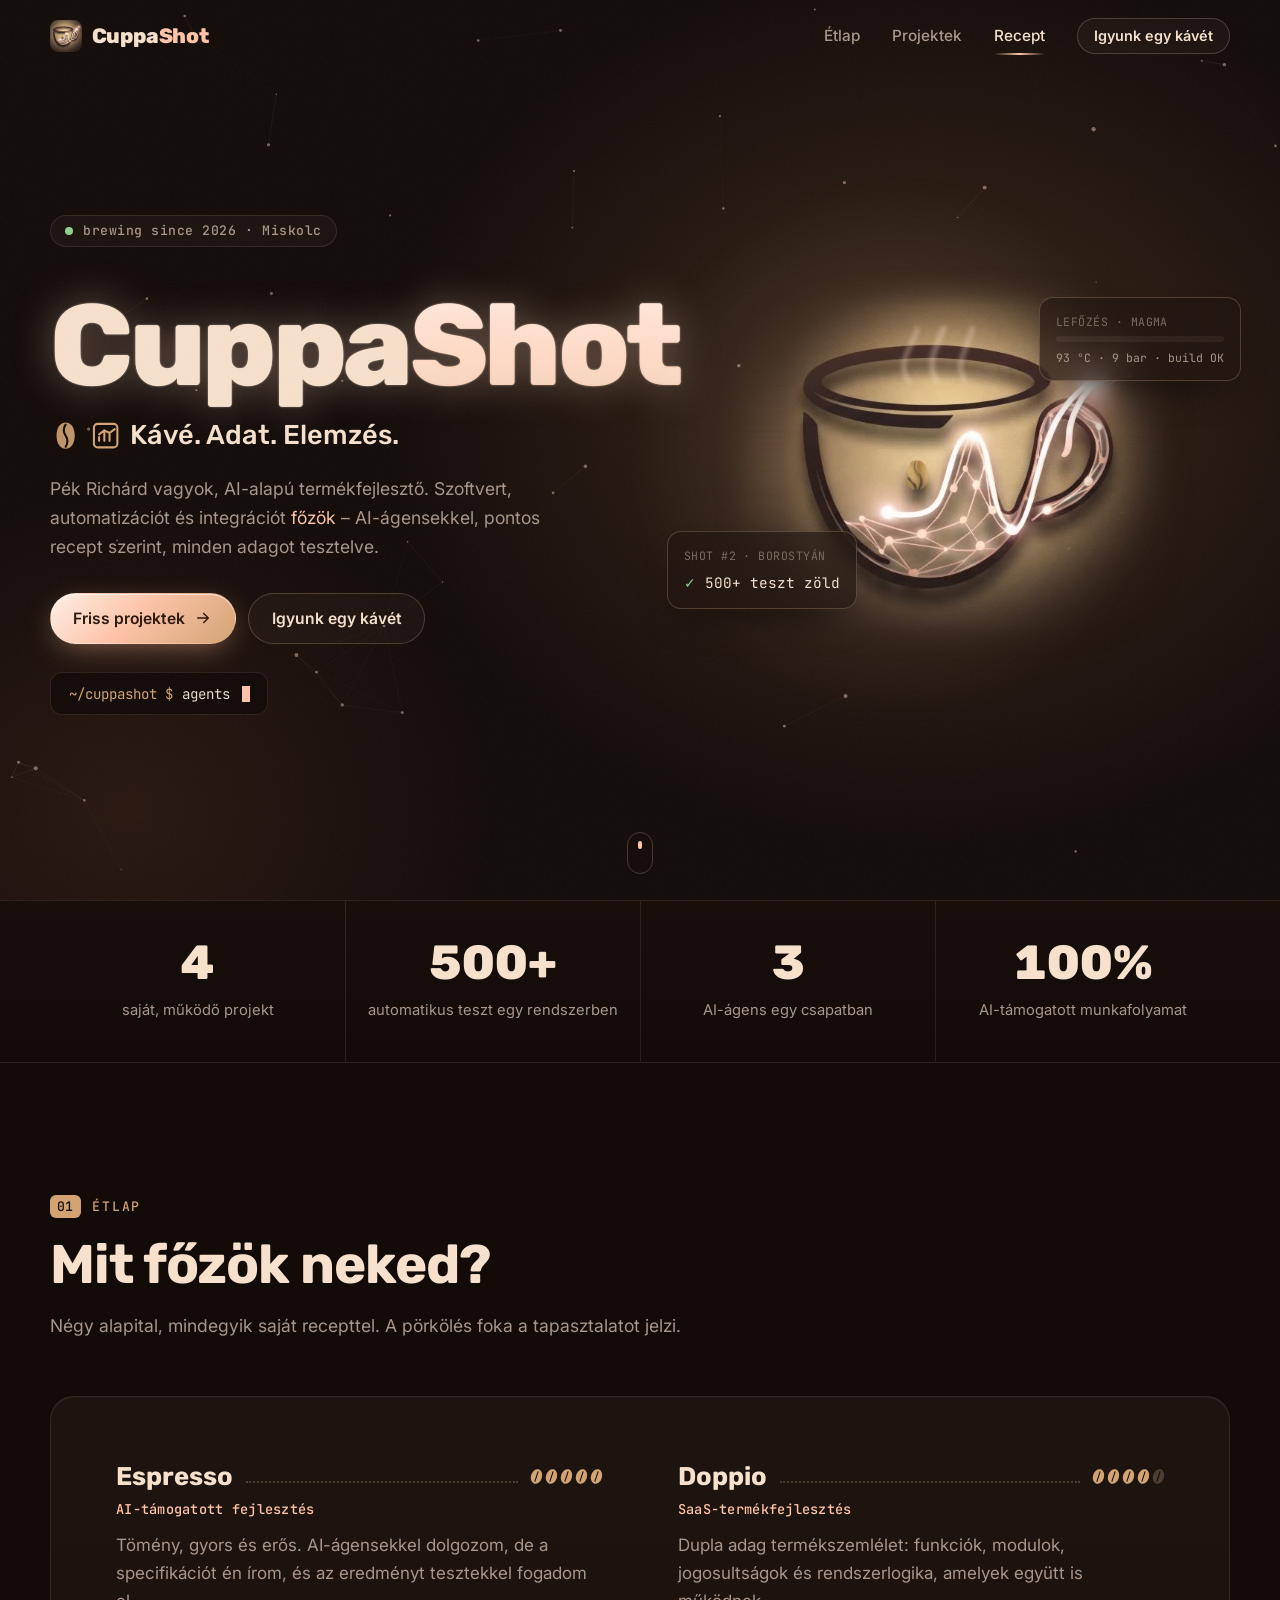
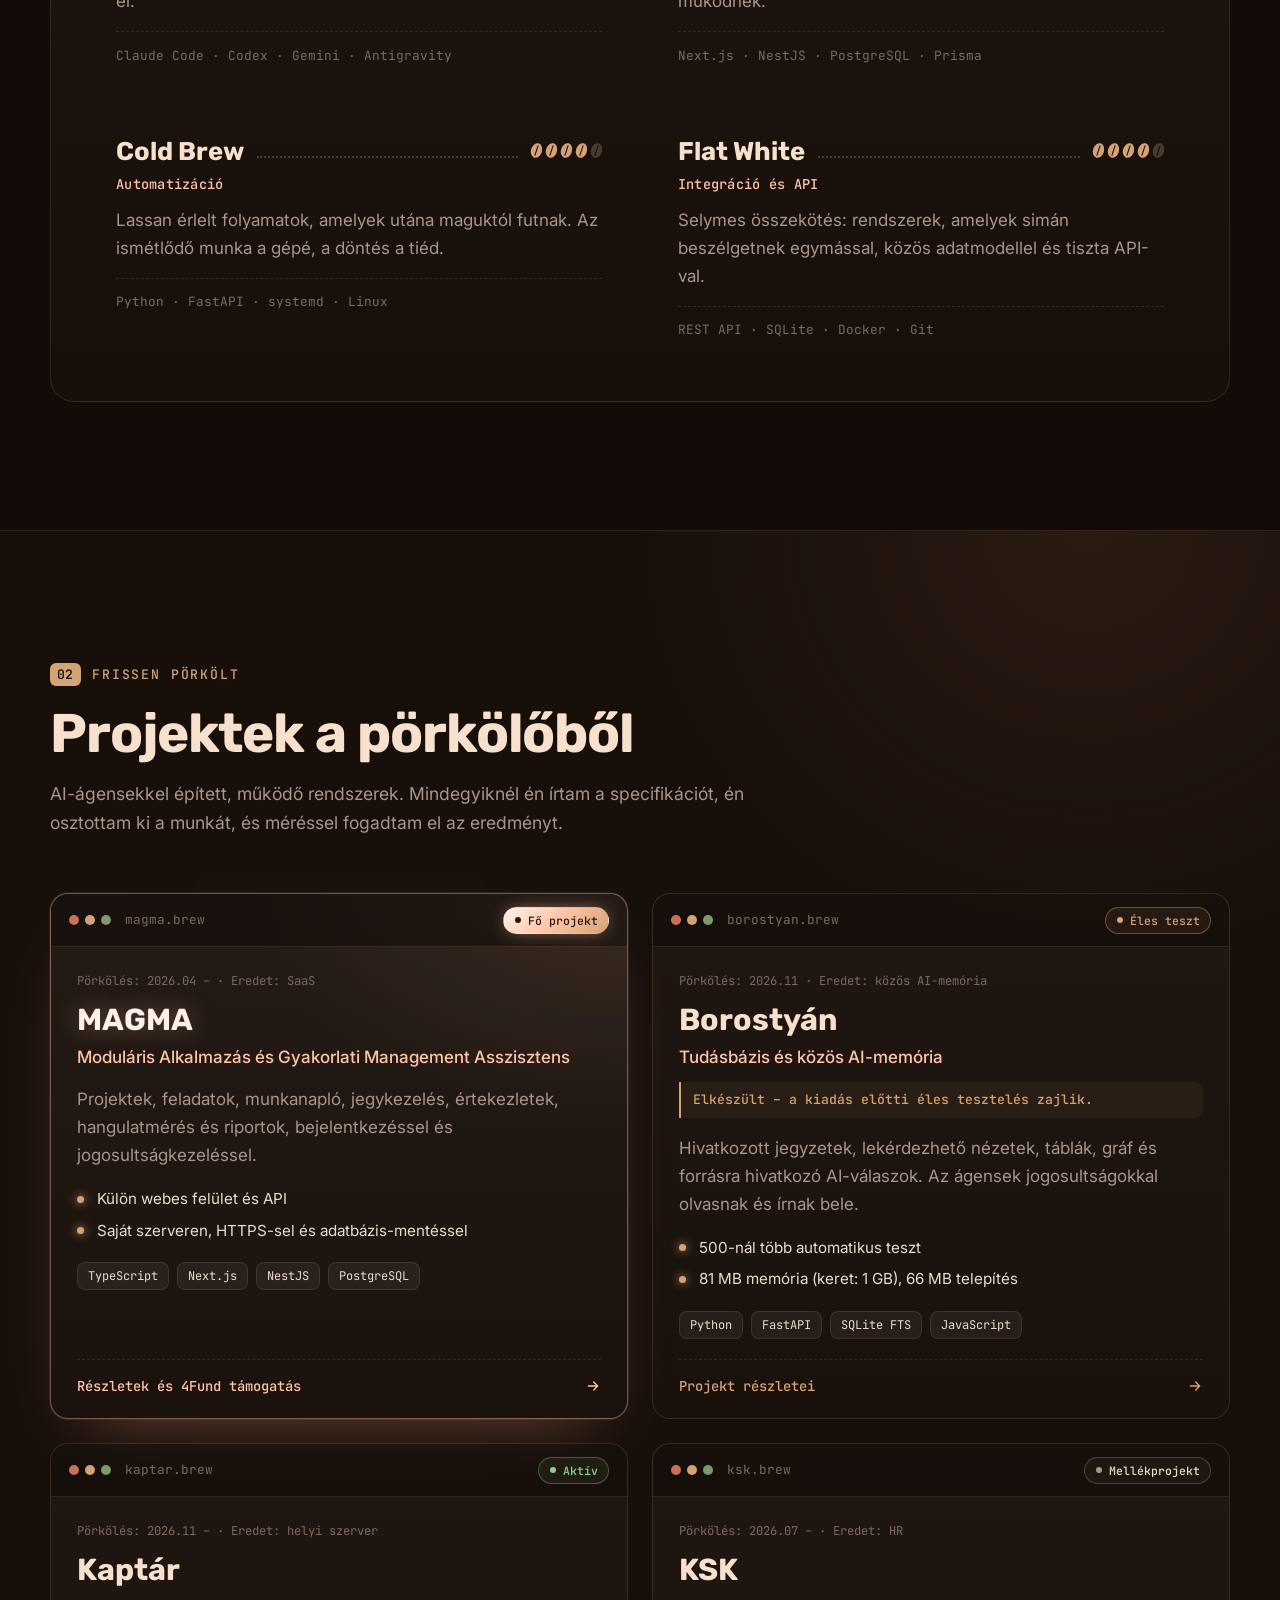
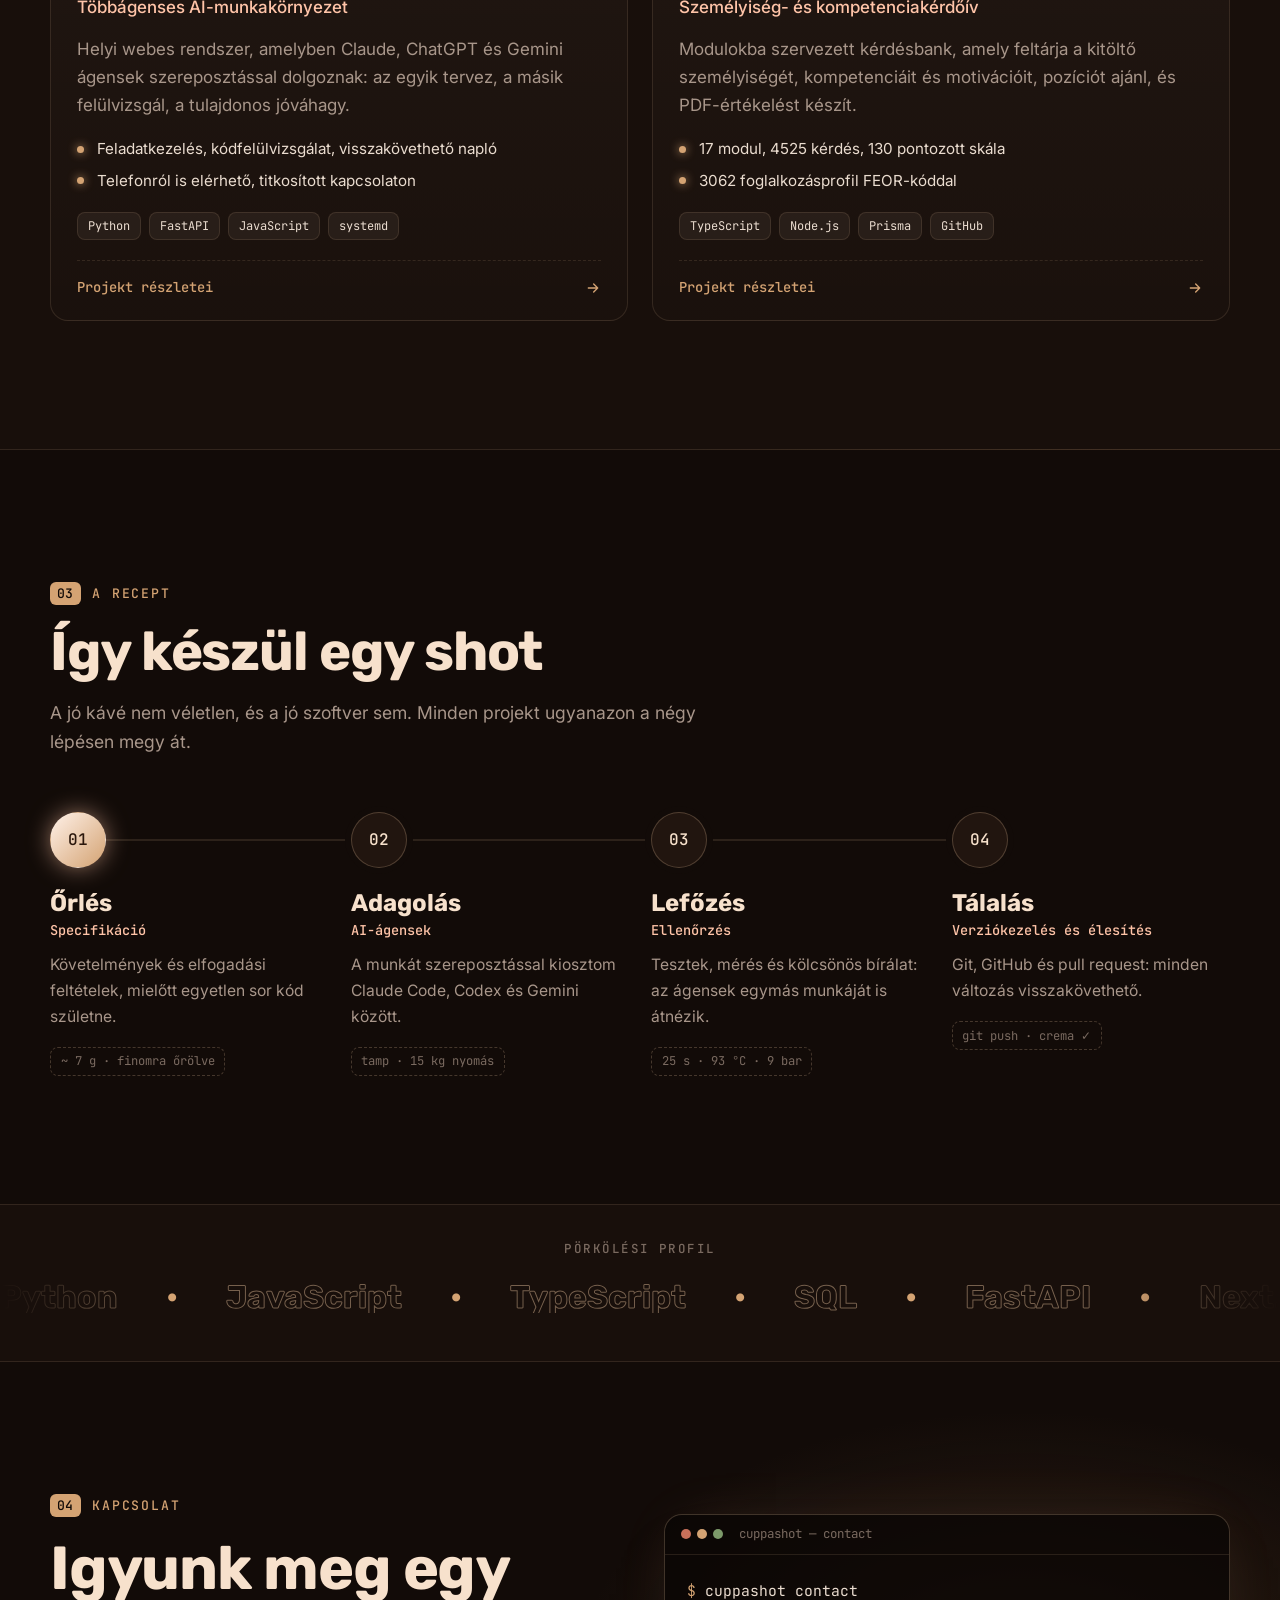
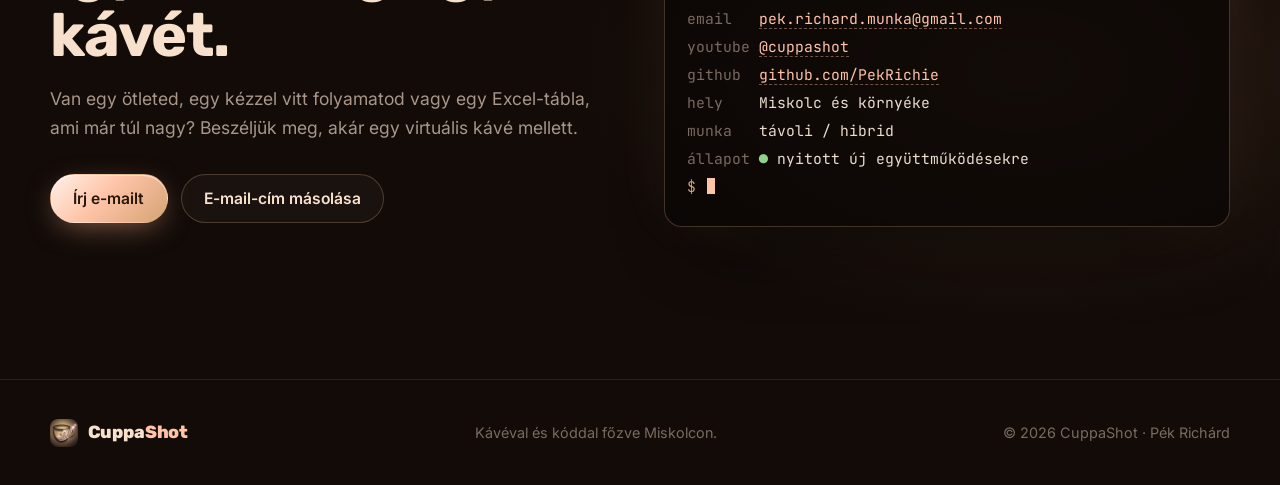
==== commit 4abbff61: "feat: add per-project 1200x630 preview cards and Vercel Web Analytics" ====
--- a/index.html
+++ b/index.html
@@ -493,5 +493,9 @@
   <div class="toast" id="toast" role="status" aria-live="polite"></div>
 
   <script src="assets/js/main.js" defer></script>
+  <script>
+    window.va = window.va || function () { (window.vaq = window.vaq || []).push(arguments); };
+  </script>
+  <script defer src="/_vercel/insights/script.js"></script>
 </body>
 </html>
--- a/assets/css/style.css
+++ b/assets/css/style.css
@@ -816,3 +816,20 @@
   .js .reveal { opacity: 1; transform: none; }
   .bar__fill { width: 92%; }
 }
+
+/* Project visual preview card (also feeds Google Mobile Search thumbnails) */
+.project-preview {
+  margin: 0 0 2rem;
+  border-radius: 16px;
+  overflow: hidden;
+  border: 1px solid rgba(255, 255, 255, 0.08);
+  background: #120b08;
+  box-shadow: 0 12px 32px rgba(0, 0, 0, 0.35);
+}
+.project-preview img {
+  display: block;
+  width: 100%;
+  height: auto;
+  aspect-ratio: 1200 / 630;
+  object-fit: cover;
+}
